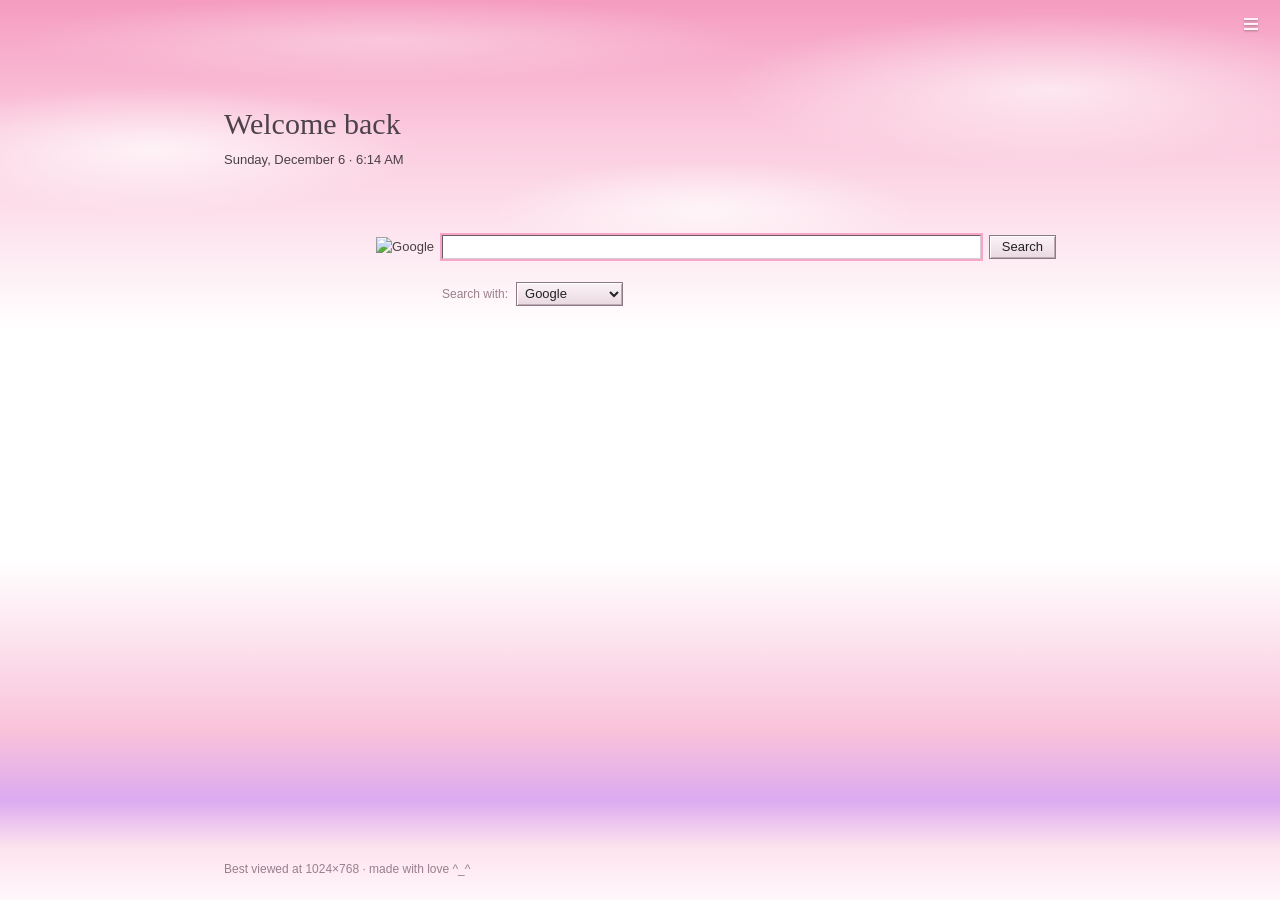
==== index.html @ 3480f294 "Add files via upload" ====
<!DOCTYPE html>
<html lang="en">
<head>
<meta charset="utf-8">
<title>New Tab</title>
<meta name="viewport" content="width=device-width, initial-scale=1">
<link id="fav" rel="icon" type="image/png" href="img/mascot_icon.png">
<script>
  try { if (localStorage.getItem("newtab-theme") === "blue") document.documentElement.setAttribute("data-theme", "blue"); } catch (e) {}
</script>
<style>
  /* ---- palette (edit these to retune the gradients) ---- */
  :root {
    --sky-top:   #f59cc0;
    --sky-mid:   #fbc9dd;
    --glow-1:    #f9c3da;
    --glow-2:    #dcaaf0;   /* lilac core of the bottom glow, like Camino's purple */
    --glow-3:    #fde3ee;
    --text:      #4a3f46;
    --muted:     #9a7f8d;
    --link:      #b0306f;
    --glow-end:  #fff7fb;
    --heading:   #4d4249;
    --in-dark:   #6b5c64;
    --in-light:  #d9ccd2;
    --btn-top:   #fbf3f7;
    --btn-bot:   #e9d9e0;
    --btn-edge:  #8b7a83;
    --btn-lo:    #bfa9b4;
    --focus:     #f5a6c9;
    --sel:       #b0306f;
  }

  /* "presentation" theme: blue sky, neutral grays, no mascot */
  html[data-theme="blue"] {
    --sky-top:   #5b9be6;
    --sky-mid:   #a8cbf4;
    --glow-1:    #b9c9f1;
    --glow-2:    #8f90e0;
    --glow-3:    #dde6fa;
    --text:      #3f4650;
    --muted:     #7b8794;
    --link:      #2a55b8;
    --glow-end:  #f6f9ff;
    --heading:   #3f4650;
    --in-dark:   #5f6670;
    --in-light:  #d3d8de;
    --btn-top:   #f3f2ec;
    --btn-bot:   #dedbd0;
    --btn-edge:  #7d7f80;
    --btn-lo:    #b3b0a4;
    --focus:     #8fb4ee;
    --sel:       #2a55b8;
  }

  * { box-sizing: border-box; }
  html, body { height: 100%; margin: 0; }

  body {
    min-height: 100vh;
    display: flex;
    flex-direction: column;
    font: 13px/1.5 "Lucida Grande", "Lucida Sans Unicode", Tahoma, Verdana, sans-serif;
    color: var(--text);
    background-color: #fff;
    background-image:
      /* soft "cloud" highlights near the top */
      radial-gradient(ellipse 380px 90px at 12% 150px, rgba(255,255,255,.75), transparent 70%),
      radial-gradient(ellipse 460px 110px at 82% 90px,  rgba(255,255,255,.65), transparent 70%),
      radial-gradient(ellipse 300px 70px  at 55% 210px, rgba(255,255,255,.7),  transparent 70%),
      radial-gradient(ellipse 520px 60px  at 30% 40px,  rgba(255,255,255,.35), transparent 70%),
      /* main vertical gradient: sky -> white -> glow */
      linear-gradient(to bottom,
        var(--sky-top) 0,
        var(--sky-mid) 130px,
        #fff 330px,
        #fff calc(100% - 340px),
        var(--glow-1) calc(100% - 170px),
        var(--glow-2) calc(100% - 100px),
        var(--glow-3) calc(100% - 52px),
        var(--glow-end) 100%);
    background-repeat: no-repeat;
  }

  ::selection { background: var(--sel); color: #fff; }

  main {
    flex: 1;
    width: 100%;
    max-width: 880px;
    margin: 0 auto;
    padding: 0 24px;
  }

  /* ---- header ---- */
  header { padding-top: 22px; height: 70px; position: relative; }

  /* ---- body copy ---- */
  h1 {
    margin: 36px 0 8px;
    font: 400 30px/1.2 "Palatino Linotype", Palatino, "Book Antiqua", Georgia, serif;
    color: var(--heading);
  }
  #when { margin: 0 0 54px; max-width: 460px; }

  /* ---- search ---- */
  form { margin: 0; }
  .row { display: flex; align-items: center; gap: 8px; }
  .logo-box {
    flex: 0 0 210px; height: 46px;
    display: flex; align-items: center; justify-content: flex-end;
  }
  .logo-box img { max-width: 100%; max-height: 40px; object-fit: contain; }

  input[type=text] {
    flex: 1; min-width: 0;
    height: 24px; padding: 2px 4px;
    font: 14px "Lucida Grande", Tahoma, Verdana, sans-serif;
    background: #fff;
    border: 1px solid;
    border-color: var(--in-dark) var(--in-light) var(--in-light) var(--in-dark);
    outline: none;
  }
  input[type=text]:focus { box-shadow: 0 0 0 2px var(--focus); }

  button, select {
    font: 13px "Lucida Grande", Tahoma, Verdana, sans-serif;
    color: #222;
    background: linear-gradient(var(--btn-top), var(--btn-bot));
    border: 1px solid var(--btn-edge);
    box-shadow: inset 1px 1px 0 #fff, inset -1px -1px 0 var(--btn-lo);
    height: 24px; padding: 0 12px;
    cursor: pointer;
  }
  button:active { box-shadow: inset 1px 1px 0 var(--btn-lo), inset -1px -1px 0 #fff; background: var(--btn-bot); }
  select { padding: 0 4px; }

  .pick { margin: 12px 0 0 218px; display: flex; align-items: center; gap: 8px; color: var(--muted); }
  .pick label { font-size: 12px; }

  /* ---- footer ---- */
  footer { width: 100%; max-width: 880px; margin: 0 auto; padding: 0 24px 22px; font-size: 12px; color: var(--muted); }

  html[data-theme="blue"] .heart { display: none; }


  /* ---- settings gear + panel ---- */
  #gear {
    position: fixed; top: 10px; right: 14px; z-index: 10;
    width: 30px; height: 27px; padding: 0;
    display: flex; align-items: center; justify-content: center;
    background: none; border: 0; box-shadow: none;
    opacity: .85;
  }
  #gear:hover { opacity: 1; }
  #gear:active { background: none; box-shadow: none; }
  #gear svg { display: block; filter: drop-shadow(0 1px 1px rgba(0,0,0,.35)); }
  #gear rect { fill: #fff; }

  /* ---- service status lights ---- */
  .unk  .dot { --c1: #e4e4e4; --c2: #9a9a9a; }
  .up   .dot { --c1: #6fe07c; --c2: #2a9a3b; --glow: rgba(60,200,80,.6); }

  @media (max-width: 700px) {
  }

  @media (max-width: 640px) {
    .logo-box { flex-basis: 110px; }
    .pick { margin-left: 0; }
  }
</style>
<link rel="stylesheet" href="aqua.css">
<link rel="stylesheet" href="peek.css">
</head>
<body>
<button id="gear" type="button" title="Settings" aria-label="Settings"><svg width="14" height="12" viewBox="0 0 14 12" aria-hidden="true"><rect y="0" width="14" height="2" /><rect y="5" width="14" height="2" /><rect y="10" width="14" height="2" /></svg></button>
<div id="panel" class="aqua-win" role="dialog" aria-label="Settings">
  <div class="titlebar"><span class="tl r" id="pclose" title="Close"></span><span class="tl y"></span><span class="tl g"></span><span class="title">Settings</span></div>
  <div class="ab">
    <label class="chk"><input type="checkbox" id="blue"><span class="box"></span>
      <span class="lbl">Presentation mode<small>Blue theme, hides the mascot.</small></span></label>
    <div class="foot"><span></span><button class="aqua-btn def" id="pdone" type="button">Done</button></div>
  </div>
</div>
<main>
  <header>
  </header>

  <h1>Welcome back</h1>
  <p id="when"></p>

  <form id="f" autocomplete="off">
    <div class="row">
      <div class="logo-box"><img id="logo" src="img/google.png" alt="Google"></div>
      <input type="text" id="q" autofocus spellcheck="false">
      <button type="submit">Search</button>
    </div>
    <div class="pick">
      <label for="engine">Search with:</label>
      <select id="engine">
        <option value="google">Google</option>
        <option value="bing">Live Search</option>
        <option value="ddg">DuckDuckGo</option>
      </select>
    </div>
  </form>
</main>

<div class="peek" id="peek" role="button" tabindex="0" aria-label="Mascot"><img src="img/mascot_full.png" alt=""><div class="pbubble" id="pbubble">i love men!!!</div></div>
<script src="peek.js"></script>
<footer>Best viewed at 1024&times;768<span class="heart"> &middot; made with love ^_^</span></footer>

<script>
  // Add or change providers here. {q} is replaced with the encoded query.
  var ENGINES = {
    google: { name: "Google",     logo: "img/google.png", url: "https://www.google.com/search?q={q}" },
    bing:   { name: "Live Search", logo: "img/bing.png",   url: "https://www.bing.com/search?q={q}" },
    ddg:    { name: "DuckDuckGo", logo: "img/ddg.png",    url: "https://duckduckgo.com/?q={q}" }
  };
  var KEY = "newtab-engine";

  var sel = document.getElementById("engine");
  var logo = document.getElementById("logo");
  var q = document.getElementById("q");

  function apply(id) {
    var e = ENGINES[id] || ENGINES.google;
    var blue = document.documentElement.getAttribute("data-theme") === "blue";
    logo.src = (blue && e.blueLogo) || e.logo;
    logo.alt = e.name;
  }

  var saved = null;
  try { saved = localStorage.getItem(KEY); } catch (err) {}
  if (!ENGINES[saved]) saved = "google";
  sel.value = saved;
  apply(saved);

  sel.addEventListener("change", function () {
    apply(sel.value);
    try { localStorage.setItem(KEY, sel.value); } catch (err) {}
    q.focus();
  });

  document.getElementById("f").addEventListener("submit", function (ev) {
    ev.preventDefault();
    var text = q.value.trim();
    if (!text) return;
    window.location.href = ENGINES[sel.value].url.replace("{q}", encodeURIComponent(text));
  });


  // ---- settings: presentation mode (blue, no mascot) ----
  var THEME_KEY = "newtab-theme";
  var fav = document.getElementById("fav");
  var blueBox = document.getElementById("blue");
  var panel = document.getElementById("panel");
  var NEUTRAL_FAV = "data:image/svg+xml," + encodeURIComponent(
    "<svg xmlns='http://www.w3.org/2000/svg' viewBox='0 0 32 32'><circle cx='16' cy='16' r='14' fill='#4a8ae0'/><circle cx='16' cy='16' r='14' fill='none' stroke='#fff' stroke-opacity='.6' stroke-width='2'/></svg>");

  function setTheme(blue) {
    if (blue) {
      document.documentElement.setAttribute("data-theme", "blue");
      fav.type = "image/svg+xml"; fav.href = NEUTRAL_FAV;
    } else {
      document.documentElement.removeAttribute("data-theme");
      fav.type = "image/png"; fav.href = "img/mascot_icon.png";
    }
    blueBox.checked = blue;
    if (typeof apply === "function" && sel) apply(sel.value);
    try { localStorage.setItem(THEME_KEY, blue ? "blue" : "pink"); } catch (err) {}
  }

  var startBlue = document.documentElement.getAttribute("data-theme") === "blue";
  setTheme(startBlue);

  blueBox.addEventListener("change", function () { setTheme(blueBox.checked); });
  document.getElementById("gear").addEventListener("click", function (ev) {
    ev.stopPropagation(); panel.classList.toggle("open");
  });
  panel.addEventListener("click", function (ev) { ev.stopPropagation(); });
  document.addEventListener("click", function () { panel.classList.remove("open"); });
  document.addEventListener("keydown", function (ev) { if (ev.key === "Escape") panel.classList.remove("open"); });
  document.getElementById("pclose").addEventListener("click", function () { panel.classList.remove("open"); });
  document.getElementById("pdone").addEventListener("click", function () { panel.classList.remove("open"); });


  // date + clock line
  function tick() {
    var d = new Date();
    document.getElementById("when").textContent =
      d.toLocaleDateString(undefined, { weekday: "long", month: "long", day: "numeric" }) +
      " \u00b7 " + d.toLocaleTimeString([], { hour: "numeric", minute: "2-digit" });
  }
  tick(); setInterval(tick, 15000);

  // keep focus on the search box (new-tab redirect extensions sometimes steal it)
  window.addEventListener("load", function () { q.focus(); });
</script>
</body>
</html>
---- aqua.css ----
/* Mac OS X "Aqua" look (Jaguar / Panther era), shared by the settings panel and the status window.
   Pink by default; presentation mode switches the tint to classic Aqua blue. */

:root {
  --aq-1: #fbd2e3; --aq-2: #f39ac0; --aq-3: #ea6a9f; --aq-4: #f7aecc;   /* gel gradient stops */
  --aq-edge: #b3487a; --aq-row: #fdf0f6; --aq-ring: rgba(234, 106, 159, .5);
}
html[data-theme="blue"] {
  --aq-1: #cfe3fb; --aq-2: #86b4ee; --aq-3: #5a98e6; --aq-4: #8dc0f7;
  --aq-edge: #3f6fb4; --aq-row: #edf3fe; --aq-ring: rgba(80, 140, 230, .5);
}

/* ---- window ---- */
.aqua-win {
  background: #ececec repeating-linear-gradient(0deg, #f7f7f7 0, #f7f7f7 2px, #e8e8e8 2px, #e8e8e8 4px);
  border: 1px solid #767676;
  border-radius: 7px 7px 4px 4px;
  box-shadow: 0 14px 32px rgba(0, 0, 0, .38), 0 2px 6px rgba(0, 0, 0, .28), inset 0 1px 0 rgba(255, 255, 255, .95);
  color: #111;
  font: 13px/1.4 "Lucida Grande", "Lucida Sans Unicode", Tahoma, Verdana, sans-serif;
  overflow: hidden;
}
.aqua-win .titlebar {
  position: relative; height: 24px; line-height: 23px; text-align: center;
  font-size: 13px; color: #222; text-shadow: 0 1px 0 rgba(255, 255, 255, .8);
  background: linear-gradient(#fafafa 0%, #dedede 48%, #cdcdcd 52%, #e2e2e2 100%);
  border-bottom: 1px solid #858585;
  box-shadow: inset 0 1px 0 #fff;
  -webkit-user-select: none; -moz-user-select: none; user-select: none;
}
.aqua-win .title { padding: 0 70px; }
.aqua-win .ab { padding: 14px 16px 14px; }

/* traffic-light buttons */
.tl {
  position: absolute; top: 5px; width: 13px; height: 13px; border-radius: 50%;
  border: 1px solid rgba(0, 0, 0, .4); overflow: hidden; cursor: pointer;
  box-shadow: inset 0 -2px 3px rgba(255, 255, 255, .35), 0 1px 0 rgba(255, 255, 255, .75);
}
.tl::before {            /* glossy upper half */
  content: ""; position: absolute; left: 2px; right: 2px; top: 1px; height: 5px;
  border-radius: 50% 50% 40% 40%;
  background: linear-gradient(rgba(255, 255, 255, .95), rgba(255, 255, 255, .15));
}
.tl.r { left: 8px;  background: radial-gradient(circle at 50% 115%, #ffb7ae, #e5392b 72%); }
.tl.y { left: 28px; background: radial-gradient(circle at 50% 115%, #ffeaa6, #f0a91c 72%); }
.tl.g { left: 48px; background: radial-gradient(circle at 50% 115%, #bff6c4, #34b64a 72%); }
.tl:active { filter: brightness(.85); }

/* ---- status dots (small glossy lights) ---- */
.dot {
  flex: 0 0 auto; width: 12px; height: 12px; border-radius: 50%; display: block;
  border: 1px solid rgba(0, 0, 0, .4);
  background: radial-gradient(circle at 35% 30%, #fff 0, var(--c1) 40%, var(--c2) 100%);
  box-shadow: 0 0 5px var(--glow, transparent);
}
.unk  .dot { --c1: #e4e4e4; --c2: #9a9a9a; }
.up   .dot { --c1: #6fe07c; --c2: #2a9a3b; --glow: rgba(60, 200, 80, .65); }
.warn .dot { --c1: #ffd866; --c2: #d08a00; --glow: rgba(255, 190, 40, .65); }
.down .dot { --c1: #ff8383; --c2: #bf2323; --glow: rgba(240, 60, 60, .65); }

/* ---- footer row + buttons ---- */
.aqua-win .foot { display: flex; align-items: center; justify-content: space-between; gap: 10px; margin-top: 12px; }
.aqua-win .when { color: #666; font-size: 11px; min-height: 14px; }

.aqua-btn {
  -webkit-appearance: none; -moz-appearance: none; appearance: none;
  height: 22px; padding: 0 16px; margin: 0; border-radius: 11px;
  border: 1px solid #858585; color: #111;
  font: 12px "Lucida Grande", Tahoma, Verdana, sans-serif; text-shadow: 0 1px 0 rgba(255, 255, 255, .75);
  background: linear-gradient(#fefefe 0%, #ededed 48%, #d6d6d6 52%, #f0f0f0 100%);
  box-shadow: 0 1px 2px rgba(0, 0, 0, .3), inset 0 1px 0 #fff;
  cursor: pointer;
}
.aqua-btn:active { filter: brightness(.88); }
.aqua-btn.def {
  border-color: var(--aq-edge);
  background: linear-gradient(var(--aq-1) 0%, var(--aq-2) 48%, var(--aq-3) 52%, var(--aq-4) 100%);
  box-shadow: 0 1px 2px rgba(0, 0, 0, .35), inset 0 1px 0 rgba(255, 255, 255, .7);
  animation: aq-pulse 1.1s ease-in-out infinite alternate;
}
.aqua-btn.def:active { animation: none; }
@keyframes aq-pulse { from { filter: brightness(1); } to { filter: brightness(1.14) saturate(1.12); } }
@media (prefers-reduced-motion: reduce) { .aqua-btn.def { animation: none; } }

/* ---- Aqua checkbox ---- */
.chk { display: flex; gap: 10px; align-items: flex-start; cursor: pointer; margin: 0 0 12px; position: relative; }
.chk input { position: absolute; opacity: 0; left: 0; top: 0; width: 16px; height: 16px; margin: 0; cursor: pointer; }
.chk .box {
  flex: 0 0 auto; position: relative; width: 17px; height: 17px; margin-top: 1px; border-radius: 4px;
  border: 1px solid #777; background: linear-gradient(#fff, #dedede);
  box-shadow: 0 1px 1px rgba(0, 0, 0, .25), inset 0 1px 0 #fff;
}
.chk input:checked + .box {
  border-color: var(--aq-edge);
  background: linear-gradient(var(--aq-1) 0%, var(--aq-2) 48%, var(--aq-3) 52%, var(--aq-4) 100%);
}
.chk input:checked + .box::after {
  content: ""; position: absolute; left: 5px; top: 1px; width: 5px; height: 10px;
  border: solid #fff; border-width: 0 3px 3px 0;
  -webkit-transform: rotate(40deg); transform: rotate(40deg);
  filter: drop-shadow(0 1px 0 rgba(0, 0, 0, .35));
}
.chk input:focus + .box { box-shadow: 0 0 0 3px var(--aq-ring), 0 1px 1px rgba(0, 0, 0, .25); }
.chk .lbl { font-size: 13px; }
.chk small { display: block; color: #666; font-size: 11px; margin-top: 2px; line-height: 1.35; }

/* ---- settings panel (hamburger menu) ---- */
#panel { position: fixed; top: 42px; right: 14px; z-index: 20; width: 350px; display: none; }
#panel.open { display: block; }

/* ---- status lights on the start page (no window, just text on the sky) ---- */
.stat {
  position: absolute; right: 0; top: 46px; width: 270px; z-index: 1;
  font: 12px/1.4 Tahoma, Verdana, sans-serif; color: #2f2630;
  text-shadow: 0 0 3px rgba(255, 255, 255, .95), 0 0 6px rgba(255, 255, 255, .7), 0 1px 0 rgba(255, 255, 255, .8);
}
html[data-theme="blue"] .stat { color: #1f2a3a; }
.stat ul { list-style: none; margin: 0; padding: 0; }
.stat li { display: flex; align-items: center; gap: 8px; padding: 3px 0; }
.stat .n { font-weight: bold; white-space: nowrap; }
.stat .d { margin-left: auto; min-width: 0; font-size: 11px; opacity: .85; text-align: right;
           overflow: hidden; white-space: nowrap; text-overflow: ellipsis; }
.stat .when { margin-top: 3px; font-size: 10px; text-align: right; opacity: .75; cursor: pointer; }
.stat .when:hover { opacity: 1; text-decoration: underline; }
.stat.gone { display: none; }
@media (max-width: 700px) { .stat { display: none; } }
---- peek.css ----
/* Corner mascot with a Clippy-style speech bubble (pink theme only). Shared by every page. */
.peek { position: fixed; right: 18px; bottom: 0; width: 150px; z-index: 6; cursor: pointer;
        -webkit-tap-highlight-color: transparent; }
.peek img { display: block; width: 100%; height: auto;
            filter: drop-shadow(0 0 3px rgba(255,255,255,.9)); }
html[data-theme="blue"] .peek { display: none; }
@media (max-width: 760px) { .peek { width: 100px; right: 8px; } }

.pbubble {
  position: absolute; right: calc(100% + 2px); top: 34px;
  padding: 9px 14px; background: #ffffcc; color: #000;
  border: 1px solid #000; border-radius: 10px;
  box-shadow: 2px 2px 0 rgba(0,0,0,.25);
  font: 13px Tahoma, Verdana, sans-serif; white-space: nowrap;
  display: none; transform-origin: right center;
}
.pbubble.show { display: block; animation: ppop .14s ease-out; }
/* tail pointing at the mascot */
.pbubble::before, .pbubble::after { content: ""; position: absolute; top: 50%; margin-top: -8px; border: 8px solid transparent; }
.pbubble::before { right: -17px; border-left-color: #000; }
.pbubble::after  { right: -15px; border-left-color: #ffffcc; }
@keyframes ppop { from { transform: scale(.6); opacity: 0; } to { transform: scale(1); opacity: 1; } }
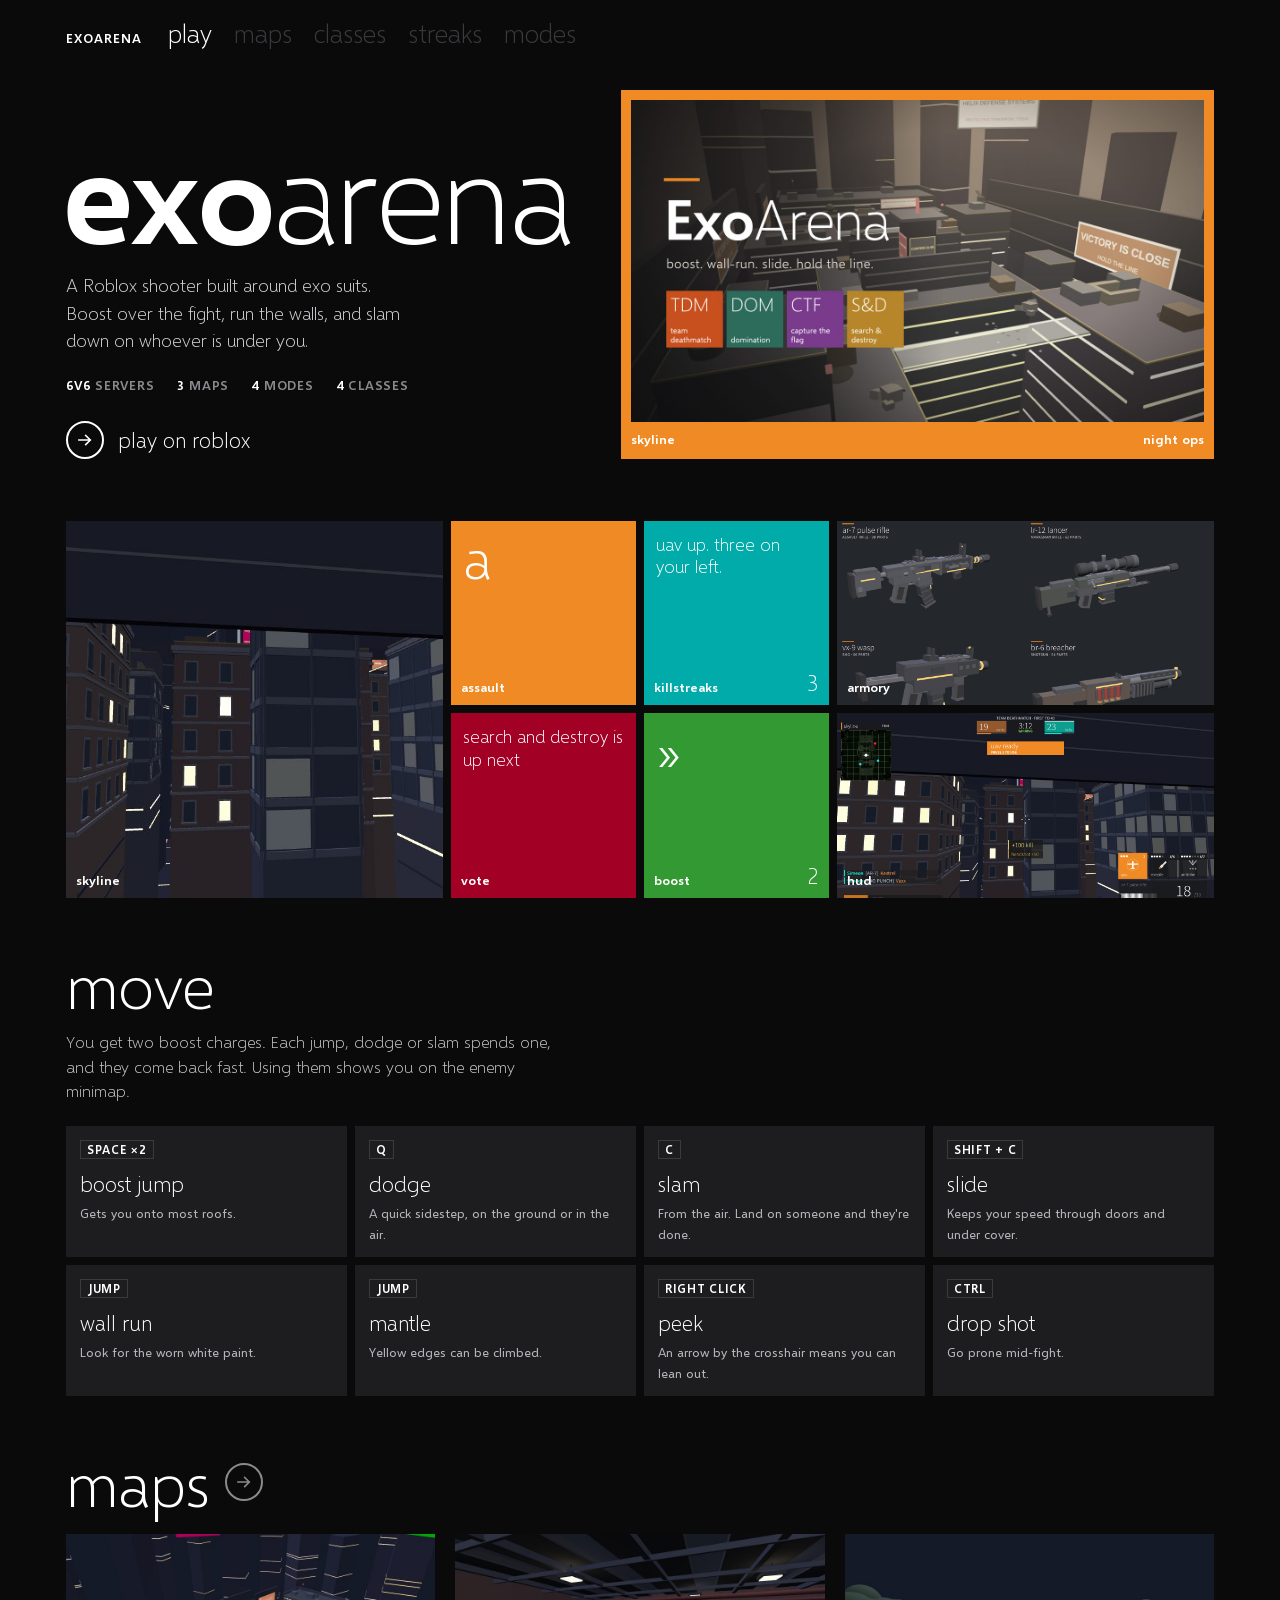
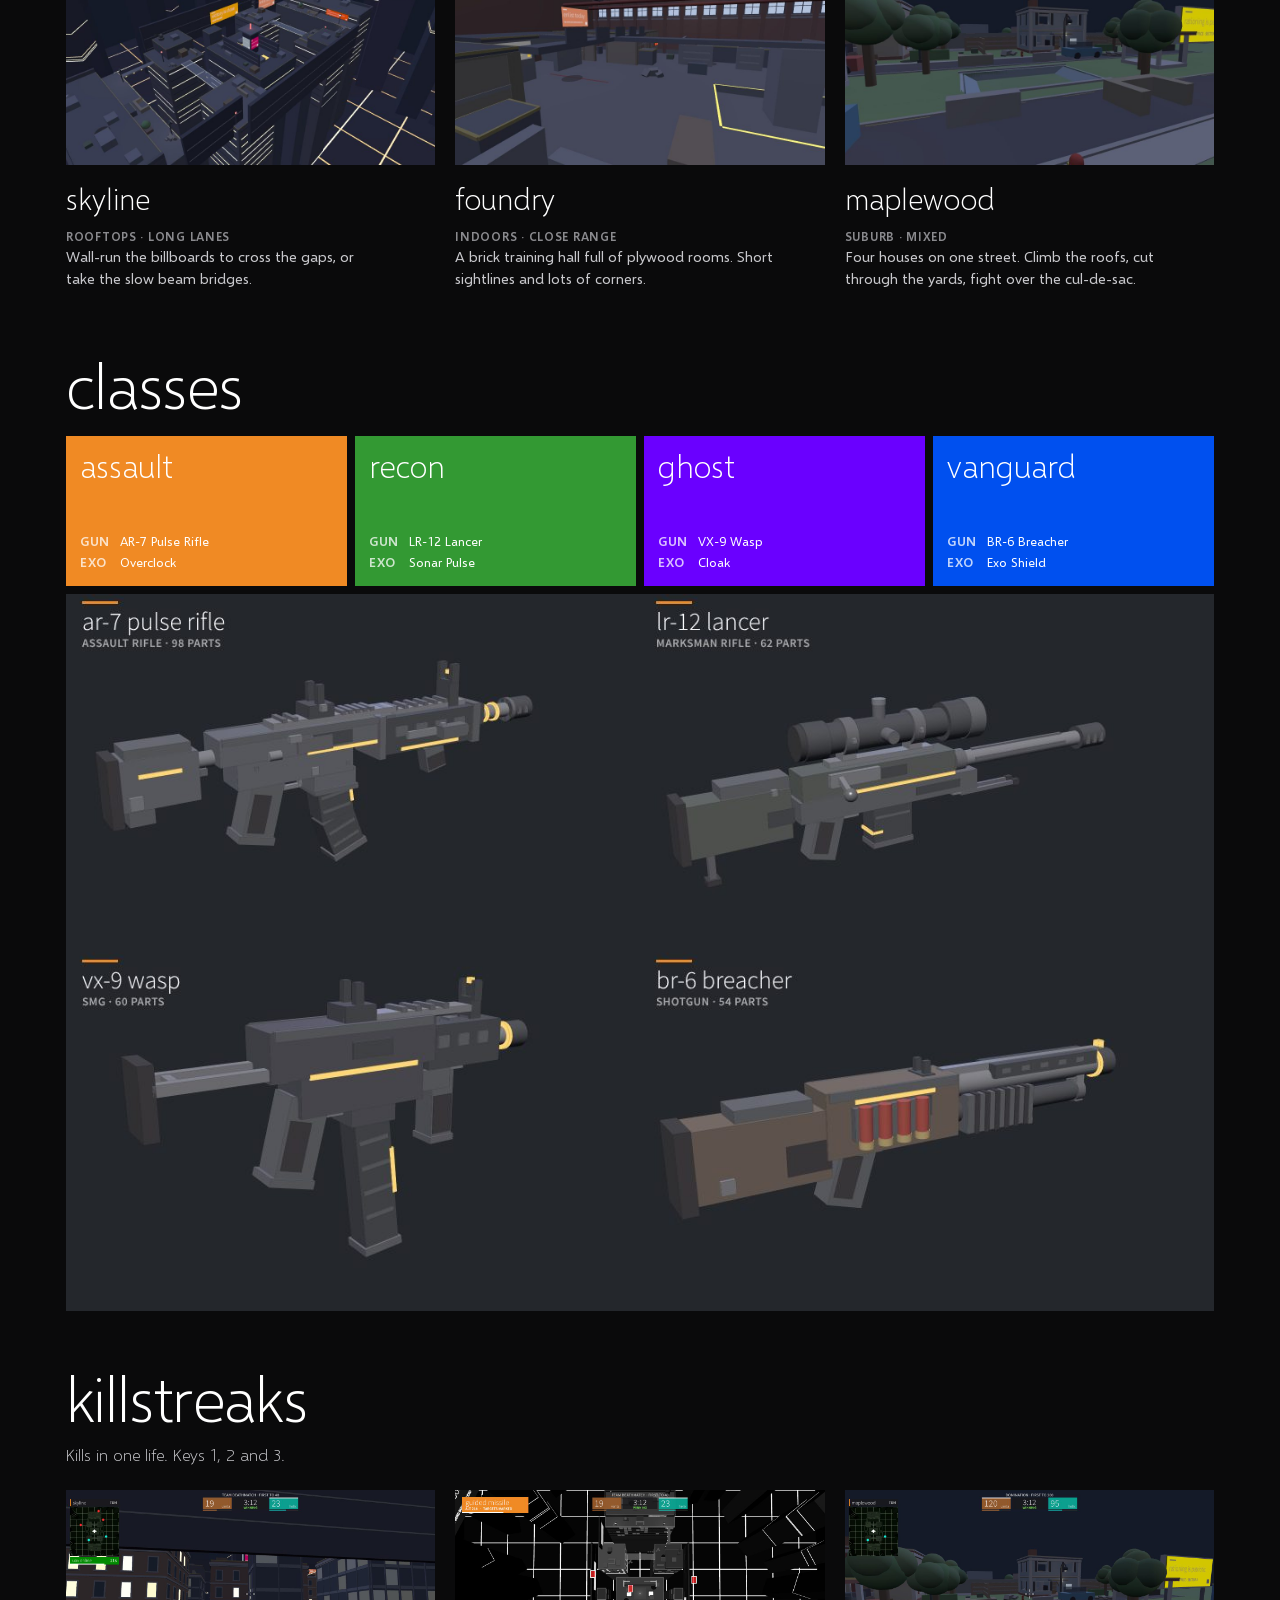
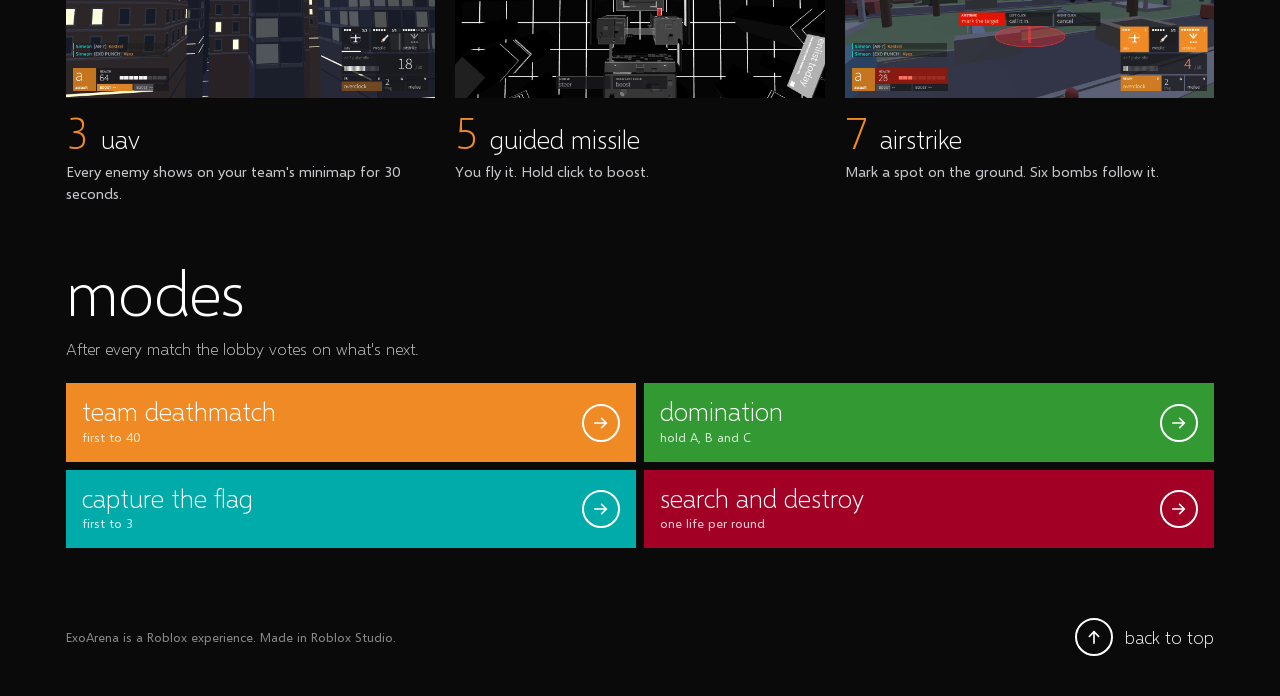
==== commit 6ec95d63: "Add files via upload" ====
--- a/index.html
+++ b/index.html
@@ -1,301 +1,333 @@
-<!DOCTYPE html>
+<!doctype html>
 <html lang="en">
 <head>
 <meta charset="utf-8">
-<title>New Tab</title>
-<meta name="viewport" content="width=device-width, initial-scale=1">
-<link id="fav" rel="icon" type="image/png" href="img/mascot_icon.png">
-<script>
-  try { if (localStorage.getItem("newtab-theme") === "blue") document.documentElement.setAttribute("data-theme", "blue"); } catch (e) {}
-</script>
+<meta name="viewport" content="width=device-width, initial-scale=1, viewport-fit=cover">
+<title>ExoArena</title>
+<meta name="claude:viewport-fit-sides" content="cover">
 <style>
-  /* ---- palette (edit these to retune the gradients) ---- */
-  :root {
-    --sky-top:   #f59cc0;
-    --sky-mid:   #fbc9dd;
-    --glow-1:    #f9c3da;
-    --glow-2:    #dcaaf0;   /* lilac core of the bottom glow, like Camino's purple */
-    --glow-3:    #fde3ee;
-    --text:      #4a3f46;
-    --muted:     #9a7f8d;
-    --link:      #b0306f;
-    --glow-end:  #fff7fb;
-    --heading:   #4d4249;
-    --in-dark:   #6b5c64;
-    --in-light:  #d9ccd2;
-    --btn-top:   #fbf3f7;
-    --btn-bot:   #e9d9e0;
-    --btn-edge:  #8b7a83;
-    --btn-lo:    #bfa9b4;
-    --focus:     #f5a6c9;
-    --sel:       #b0306f;
-  }
-
-  /* "presentation" theme: blue sky, neutral grays, no mascot */
-  html[data-theme="blue"] {
-    --sky-top:   #5b9be6;
-    --sky-mid:   #a8cbf4;
-    --glow-1:    #b9c9f1;
-    --glow-2:    #8f90e0;
-    --glow-3:    #dde6fa;
-    --text:      #3f4650;
-    --muted:     #7b8794;
-    --link:      #2a55b8;
-    --glow-end:  #f6f9ff;
-    --heading:   #3f4650;
-    --in-dark:   #5f6670;
-    --in-light:  #d3d8de;
-    --btn-top:   #f3f2ec;
-    --btn-bot:   #dedbd0;
-    --btn-edge:  #7d7f80;
-    --btn-lo:    #b3b0a4;
-    --focus:     #8fb4ee;
-    --sel:       #2a55b8;
-  }
-
-  * { box-sizing: border-box; }
-  html, body { height: 100%; margin: 0; }
-
-  body {
-    min-height: 100vh;
-    display: flex;
-    flex-direction: column;
-    font: 13px/1.5 "Lucida Grande", "Lucida Sans Unicode", Tahoma, Verdana, sans-serif;
-    color: var(--text);
-    background-color: #fff;
-    background-image:
-      /* soft "cloud" highlights near the top */
-      radial-gradient(ellipse 380px 90px at 12% 150px, rgba(255,255,255,.75), transparent 70%),
-      radial-gradient(ellipse 460px 110px at 82% 90px,  rgba(255,255,255,.65), transparent 70%),
-      radial-gradient(ellipse 300px 70px  at 55% 210px, rgba(255,255,255,.7),  transparent 70%),
-      radial-gradient(ellipse 520px 60px  at 30% 40px,  rgba(255,255,255,.35), transparent 70%),
-      /* main vertical gradient: sky -> white -> glow */
-      linear-gradient(to bottom,
-        var(--sky-top) 0,
-        var(--sky-mid) 130px,
-        #fff 330px,
-        #fff calc(100% - 340px),
-        var(--glow-1) calc(100% - 170px),
-        var(--glow-2) calc(100% - 100px),
-        var(--glow-3) calc(100% - 52px),
-        var(--glow-end) 100%);
-    background-repeat: no-repeat;
-  }
-
-  ::selection { background: var(--sel); color: #fff; }
-
-  main {
-    flex: 1;
-    width: 100%;
-    max-width: 880px;
-    margin: 0 auto;
-    padding: 0 24px;
-  }
-
-  /* ---- header ---- */
-  header { padding-top: 22px; height: 70px; position: relative; }
-
-  /* ---- body copy ---- */
-  h1 {
-    margin: 36px 0 8px;
-    font: 400 30px/1.2 "Palatino Linotype", Palatino, "Book Antiqua", Georgia, serif;
-    color: var(--heading);
-  }
-  #when { margin: 0 0 54px; max-width: 460px; }
-
-  /* ---- search ---- */
-  form { margin: 0; }
-  .row { display: flex; align-items: center; gap: 8px; }
-  .logo-box {
-    flex: 0 0 210px; height: 46px;
-    display: flex; align-items: center; justify-content: flex-end;
-  }
-  .logo-box img { max-width: 100%; max-height: 40px; object-fit: contain; }
-
-  input[type=text] {
-    flex: 1; min-width: 0;
-    height: 24px; padding: 2px 4px;
-    font: 14px "Lucida Grande", Tahoma, Verdana, sans-serif;
-    background: #fff;
-    border: 1px solid;
-    border-color: var(--in-dark) var(--in-light) var(--in-light) var(--in-dark);
-    outline: none;
-  }
-  input[type=text]:focus { box-shadow: 0 0 0 2px var(--focus); }
-
-  button, select {
-    font: 13px "Lucida Grande", Tahoma, Verdana, sans-serif;
-    color: #222;
-    background: linear-gradient(var(--btn-top), var(--btn-bot));
-    border: 1px solid var(--btn-edge);
-    box-shadow: inset 1px 1px 0 #fff, inset -1px -1px 0 var(--btn-lo);
-    height: 24px; padding: 0 12px;
-    cursor: pointer;
-  }
-  button:active { box-shadow: inset 1px 1px 0 var(--btn-lo), inset -1px -1px 0 #fff; background: var(--btn-bot); }
-  select { padding: 0 4px; }
-
-  .pick { margin: 12px 0 0 218px; display: flex; align-items: center; gap: 8px; color: var(--muted); }
-  .pick label { font-size: 12px; }
-
-  /* ---- footer ---- */
-  footer { width: 100%; max-width: 880px; margin: 0 auto; padding: 0 24px 22px; font-size: 12px; color: var(--muted); }
-
-  html[data-theme="blue"] .heart { display: none; }
-
-
-  /* ---- settings gear + panel ---- */
-  #gear {
-    position: fixed; top: 10px; right: 14px; z-index: 10;
-    width: 30px; height: 27px; padding: 0;
-    display: flex; align-items: center; justify-content: center;
-    background: none; border: 0; box-shadow: none;
-    opacity: .85;
-  }
-  #gear:hover { opacity: 1; }
-  #gear:active { background: none; box-shadow: none; }
-  #gear svg { display: block; filter: drop-shadow(0 1px 1px rgba(0,0,0,.35)); }
-  #gear rect { fill: #fff; }
-
-  /* ---- service status lights ---- */
-  .unk  .dot { --c1: #e4e4e4; --c2: #9a9a9a; }
-  .up   .dot { --c1: #6fe07c; --c2: #2a9a3b; --glow: rgba(60,200,80,.6); }
-
-  @media (max-width: 700px) {
-  }
-
-  @media (max-width: 640px) {
-    .logo-box { flex-basis: 110px; }
-    .pick { margin-left: 0; }
-  }
+/* Layout: a Windows 8 start screen. Pivot headers, a tile grid, panorama rows, circle-arrow buttons. */
+@font-face{font-family:"Selawik";src:url([data-uri]) format("woff2");font-weight:300}
+@font-face{font-family:"Selawik";src:url([data-uri]) format("woff2");font-weight:400}
+@font-face{font-family:"Selawik";src:url([data-uri]) format("woff2");font-weight:600}
+:root {
+  color-scheme: dark;
+  --bg: #0a0a0b;
+  --fg: #ffffff;
+  --dim: #8a8a8e;
+  --faint: #3a3a3e;
+  --tile: #1d1d20;
+  --orange: #f08a24;
+  --teal: #00aba9;
+  --green: #339933;
+  --crimson: #a20025;
+  --cobalt: #0050ef;
+  --violet: #6a00ff;
+  --font: "Segoe UI", "Selawik", "Segoe WP", "Helvetica Neue", Arial, sans-serif;
+  --light: 300;
+  --semi: 600;
+  --gap: 8px;
+}
+body { background: var(--bg); color: var(--fg); font-family: var(--font); font-size: 15px; line-height: 1.45; overflow-x: hidden; }
+.wrap { max-width: 1180px; margin: 0 auto; padding-left: max(16px, env(safe-area-inset-left, 0px)); padding-right: max(16px, env(safe-area-inset-right, 0px)); }
+a { color: inherit; text-decoration: none; }
+a:focus-visible, button:focus-visible { outline: 2px solid var(--fg); outline-offset: 3px; }
+img { display: block; max-width: 100%; }
+
+/* pivot header */
+body::before { content: ""; position: fixed; inset: 0 0 auto; height: env(safe-area-inset-top, 0px); z-index: 10; background: var(--bg); }
+.pivot { position: sticky; top: env(safe-area-inset-top, 0px); z-index: 5; background: var(--bg); }
+.pivot .wrap { display: flex; align-items: baseline; gap: 26px; padding-block: 14px 10px; overflow-x: auto; scrollbar-width: none; }
+.pivot .wrap::-webkit-scrollbar { display: none; }
+.brand { font-weight: var(--semi); font-size: 13px; letter-spacing: .08em; text-transform: uppercase; white-space: nowrap; }
+.pivot nav { display: flex; gap: 22px; }
+.pivot nav a { font-weight: var(--light); font-size: 26px; color: var(--faint); white-space: nowrap; transition: color .15s; }
+.pivot nav a:hover, .pivot nav a.on { color: var(--fg); }
+
+/* the classic Metro circle arrow */
+.circ { display: inline-grid; place-items: center; width: 38px; height: 38px; border: 2px solid currentColor; border-radius: 50%; flex: none; transition: background .12s, color .12s; }
+.circ svg { width: 18px; height: 18px; }
+a:hover .circ, button:hover .circ { background: var(--fg); color: var(--bg); }
+a:active .circ { transform: scale(.94); }
+
+/* hero */
+.hero { padding-block: 28px 8px; display: grid; grid-template-columns: minmax(0, 1fr) minmax(0, 1.15fr); gap: 40px; align-items: end; }
+.hero h1 { font-weight: var(--light); font-size: clamp(64px, 11vw, 132px); line-height: .9; letter-spacing: -.02em; margin: 0 0 18px -4px; }
+.hero h1 b { font-weight: var(--semi); }
+.hero p { margin: 0 0 22px; max-width: 34ch; font-size: 19px; font-weight: var(--light); color: #d6d6da; }
+.facts { display: flex; gap: 22px; flex-wrap: wrap; margin-bottom: 26px; font-size: 13px; font-weight: var(--semi); letter-spacing: .06em; text-transform: uppercase; color: var(--dim); }
+.facts span b { color: var(--fg); font-weight: var(--semi); }
+.play { display: inline-flex; align-items: center; gap: 14px; font-size: 22px; font-weight: var(--light); }
+.hero-tile { background: var(--orange); padding: 10px; }
+.hero-tile img { width: 100%; height: auto; aspect-ratio: 16 / 9; object-fit: cover; }
+.hero-tile .cap { display: flex; justify-content: space-between; font-size: 13px; font-weight: var(--semi); padding-top: 8px; }
+
+/* section titles: big lowercase, panorama style */
+section { padding-block: 54px 0; scroll-margin-top: 70px; }
+.sh { display: flex; align-items: center; gap: 16px; margin-bottom: 20px; }
+.sh h2 { font-weight: var(--light); font-size: clamp(40px, 6vw, 64px); line-height: 1; margin: 0; letter-spacing: -.01em; }
+.sh .circ { color: var(--dim); }
+.lede { margin: -6px 0 22px; max-width: 56ch; color: #c8c8cc; font-size: 17px; font-weight: var(--light); }
+
+/* start screen tiles */
+.tiles { display: grid; grid-template-columns: repeat(6, minmax(0, 1fr)); gap: var(--gap); }
+.t { position: relative; overflow: hidden; aspect-ratio: 1; background: var(--tile); color: var(--fg); }
+.t.w { grid-column: span 2; aspect-ratio: auto; }
+.t.big { grid-column: span 2; grid-row: span 2; aspect-ratio: auto; }
+.t .lbl { position: absolute; left: 10px; bottom: 8px; font-size: 13px; font-weight: var(--semi); z-index: 2; }
+.t .cnt { position: absolute; right: 10px; bottom: 6px; font-size: 22px; font-weight: var(--light); z-index: 2; }
+.t .glyph { position: absolute; left: 12px; top: 6px; font-size: 56px; font-weight: var(--light); line-height: 1.1; }
+.t .say { position: absolute; left: 12px; right: 12px; top: 12px; font-size: 18px; font-weight: var(--light); line-height: 1.25; }
+.t img { width: 100%; height: 100%; object-fit: cover; }
+/* live tile: the face slides up to show the back, then back down */
+.live { position: absolute; inset: 0; display: flex; flex-direction: column; animation: peek 9s ease-in-out infinite; }
+.live > * { flex: 0 0 100%; position: relative; }
+.live .back { padding: 12px; font-size: 20px; font-weight: var(--light); line-height: 1.25; }
+.t:nth-child(3n) .live { animation-delay: -3s; }
+.t:nth-child(3n+1) .live { animation-delay: -6s; }
+@keyframes peek { 0%, 42% { transform: translateY(0); } 50%, 92% { transform: translateY(-100%); } 100% { transform: translateY(0); } }
+.t:hover { outline: 3px solid rgba(255,255,255,.35); outline-offset: -3px; }
+
+/* maps panorama */
+.pano { display: grid; grid-auto-flow: column; grid-auto-columns: minmax(280px, 1fr); gap: 20px; overflow-x: auto; scroll-snap-type: x mandatory; padding-bottom: 8px; }
+.map { scroll-snap-align: start; min-width: 0; }
+.map img { width: 100%; aspect-ratio: 16 / 10; object-fit: cover; background: var(--tile); }
+.map h3 { font-weight: var(--light); font-size: 30px; margin: 12px 0 4px; }
+.map p { margin: 0; color: #c8c8cc; max-width: 40ch; }
+.map .tag { font-size: 12px; font-weight: var(--semi); letter-spacing: .06em; text-transform: uppercase; color: var(--dim); }
+
+/* classes */
+.classes { display: grid; grid-template-columns: repeat(4, minmax(0, 1fr)); gap: var(--gap); }
+.cls { padding: 12px 14px 14px; min-height: 150px; display: flex; flex-direction: column; justify-content: space-between; }
+.cls h3 { font-weight: var(--light); font-size: 32px; margin: 0; line-height: 1.1; }
+.cls dl { margin: 0; display: grid; grid-template-columns: auto 1fr; gap: 2px 10px; font-size: 13px; }
+.cls dt { font-weight: var(--semi); letter-spacing: .05em; text-transform: uppercase; opacity: .75; }
+.cls dd { margin: 0; }
+.guns { margin-top: var(--gap); background: var(--tile); }
+.guns img { width: 100%; }
+
+/* killstreaks */
+.streaks { display: grid; grid-template-columns: repeat(3, minmax(0, 1fr)); gap: 20px; }
+.ks img { width: 100%; aspect-ratio: 16 / 9; object-fit: cover; background: var(--tile); }
+.ks .row { display: flex; align-items: baseline; gap: 12px; margin: 12px 0 4px; }
+.ks .kills { font-size: 44px; font-weight: var(--light); line-height: 1; color: var(--orange); font-variant-numeric: tabular-nums; }
+.ks h3 { font-weight: var(--light); font-size: 26px; margin: 0; }
+.ks p { margin: 0; color: #c8c8cc; }
+
+/* modes: list with arrows */
+.modes { display: grid; grid-template-columns: repeat(2, minmax(0, 1fr)); gap: var(--gap); }
+.mode { display: flex; align-items: center; justify-content: space-between; gap: 14px; padding: 14px 16px; min-height: 76px; }
+.mode b { display: block; font-weight: var(--light); font-size: 26px; line-height: 1.1; }
+.mode small { font-size: 13px; opacity: .8; }
+
+/* move list */
+.moves { display: grid; grid-template-columns: repeat(4, minmax(0, 1fr)); gap: var(--gap); }
+.mv { background: var(--tile); padding: 12px 14px; min-height: 96px; }
+.mv kbd { font-family: var(--font); font-size: 12px; font-weight: var(--semi); letter-spacing: .06em; border: 1px solid var(--faint); padding: 1px 6px; }
+.mv b { display: block; font-weight: var(--light); font-size: 22px; margin: 8px 0 2px; }
+.mv span { font-size: 13px; color: #b8b8bc; }
+
+footer { padding-block: 70px 40px; }
+footer .wrap { display: flex; justify-content: space-between; align-items: center; gap: 20px; flex-wrap: wrap; color: var(--dim); font-size: 13px; }
+footer a { display: inline-flex; align-items: center; gap: 12px; color: var(--fg); font-size: 18px; font-weight: var(--light); }
+
+.bg-orange { background: var(--orange); } .bg-teal { background: var(--teal); } .bg-green { background: var(--green); }
+.bg-crimson { background: var(--crimson); } .bg-cobalt { background: var(--cobalt); } .bg-violet { background: var(--violet); }
+
+@media (max-width: 900px) {
+  .hero { grid-template-columns: minmax(0, 1fr); gap: 24px; }
+  .tiles { grid-template-columns: repeat(4, minmax(0, 1fr)); }
+  .classes, .moves { grid-template-columns: repeat(2, minmax(0, 1fr)); }
+  .streaks { grid-template-columns: minmax(0, 1fr); }
+}
+@media (max-width: 520px) {
+  .tiles { grid-template-columns: repeat(2, minmax(0, 1fr)); }
+  .modes { grid-template-columns: minmax(0, 1fr); }
+  .pivot nav a { font-size: 22px; }
+}
+@media (prefers-reduced-motion: reduce) {
+  .live { animation: none; }
+  html { scroll-behavior: auto; }
+}
+html { scroll-behavior: smooth; }
 </style>
-<link rel="stylesheet" href="aqua.css">
-<link rel="stylesheet" href="peek.css">
+<style>*,*::before,*::after{box-sizing:border-box}body{margin:0}</style>
 </head>
 <body>
-<button id="gear" type="button" title="Settings" aria-label="Settings"><svg width="14" height="12" viewBox="0 0 14 12" aria-hidden="true"><rect y="0" width="14" height="2" /><rect y="5" width="14" height="2" /><rect y="10" width="14" height="2" /></svg></button>
-<div id="panel" class="aqua-win" role="dialog" aria-label="Settings">
-  <div class="titlebar"><span class="tl r" id="pclose" title="Close"></span><span class="tl y"></span><span class="tl g"></span><span class="title">Settings</span></div>
-  <div class="ab">
-    <label class="chk"><input type="checkbox" id="blue"><span class="box"></span>
-      <span class="lbl">Presentation mode<small>Blue theme, hides the mascot.</small></span></label>
-    <div class="foot"><span></span><button class="aqua-btn def" id="pdone" type="button">Done</button></div>
+
+
+<svg width="0" height="0" style="position:absolute" aria-hidden="true">
+  <symbol id="ar" viewBox="0 0 24 24"><path d="M4 12h15M13 6l6 6-6 6" fill="none" stroke="currentColor" stroke-width="2.2" stroke-linecap="square"/></symbol>
+  <symbol id="up" viewBox="0 0 24 24"><path d="M12 20V5M6 11l6-6 6 6" fill="none" stroke="currentColor" stroke-width="2.2" stroke-linecap="square"/></symbol>
+</svg>
+
+<header class="pivot">
+  <div class="wrap">
+    <span class="brand">exoarena</span>
+    <nav aria-label="Sections">
+      <a href="#play" class="on">play</a>
+      <a href="#maps">maps</a>
+      <a href="#classes">classes</a>
+      <a href="#streaks">streaks</a>
+      <a href="#modes">modes</a>
+    </nav>
   </div>
-</div>
+</header>
+
 <main>
-  <header>
-  </header>
-
-  <h1>Welcome back</h1>
-  <p id="when"></p>
-
-  <form id="f" autocomplete="off">
-    <div class="row">
-      <div class="logo-box"><img id="logo" src="img/google.png" alt="Google"></div>
-      <input type="text" id="q" autofocus spellcheck="false">
-      <button type="submit">Search</button>
+  <div class="wrap">
+    <div class="hero" id="play">
+      <div>
+        <h1><b>exo</b>arena</h1>
+        <p>A Roblox shooter built around exo suits. Boost over the fight, run the walls, and slam down on whoever is under you.</p>
+        <div class="facts"><span><b>6v6</b> servers</span><span><b>3</b> maps</span><span><b>4</b> modes</span><span><b>4</b> classes</span></div>
+        <a class="play" href="https://www.roblox.com/discover/?Keyword=ExoArena" target="_blank" rel="noopener"><span class="circ"><svg><use href="#ar"/></svg></span>play on roblox</a>
+      </div>
+      <figure class="hero-tile" style="margin:0">
+        <img src="img/hero.jpg" alt="ExoArena wordmark over the Skyline rooftops" width="1280" height="720">
+        <figcaption class="cap"><span>skyline</span><span>night ops</span></figcaption>
+      </figure>
     </div>
-    <div class="pick">
-      <label for="engine">Search with:</label>
-      <select id="engine">
-        <option value="google">Google</option>
-        <option value="bing">Live Search</option>
-        <option value="ddg">DuckDuckGo</option>
-      </select>
-    </div>
-  </form>
+
+    <section aria-label="Start">
+      <div class="tiles">
+        <a class="t big" href="#maps">
+          <div class="live">
+            <div><img src="img/skyline.jpg" alt="Brick and glass towers in Skyline at night"></div>
+            <div class="back bg-cobalt">Rooftop fights over a sheer drop. Fall and you're out.</div>
+          </div>
+          <span class="lbl">skyline</span>
+        </a>
+        <a class="t bg-orange" href="#classes"><span class="glyph">a</span><span class="lbl">assault</span></a>
+        <a class="t bg-teal" href="#streaks"><span class="say">uav up. three on your left.</span><span class="lbl">killstreaks</span><span class="cnt">3</span></a>
+        <a class="t w" href="#classes">
+          <div class="live">
+            <div><img src="img/guns.jpg" alt="The four guns: AR-7, LR-12 Lancer, VX-9 Wasp, BR-6 Breacher"></div>
+            <div class="back bg-violet">Four guns, built part by part. Almost no recoil.</div>
+          </div>
+          <span class="lbl">armory</span>
+        </a>
+        <a class="t bg-crimson" href="#modes"><span class="say">search and destroy is up next</span><span class="lbl">vote</span></a>
+        <a class="t bg-green" href="#moves"><span class="glyph">&raquo;</span><span class="lbl">boost</span><span class="cnt">2</span></a>
+        <a class="t w" href="#streaks">
+          <div class="live">
+            <div><img src="img/hud.jpg" alt="In-game HUD with killstreak tiles, ammo and health"></div>
+            <div class="back bg-orange">The HUD is tiles too. Your class colour runs through all of it.</div>
+          </div>
+          <span class="lbl">hud</span>
+        </a>
+      </div>
+    </section>
+
+    <section id="moves">
+      <div class="sh"><h2>move</h2></div>
+      <p class="lede">You get two boost charges. Each jump, dodge or slam spends one, and they come back fast. Using them shows you on the enemy minimap.</p>
+      <div class="moves">
+        <div class="mv"><kbd>SPACE &times;2</kbd><b>boost jump</b><span>Gets you onto most roofs.</span></div>
+        <div class="mv"><kbd>Q</kbd><b>dodge</b><span>A quick sidestep, on the ground or in the air.</span></div>
+        <div class="mv"><kbd>C</kbd><b>slam</b><span>From the air. Land on someone and they're done.</span></div>
+        <div class="mv"><kbd>SHIFT + C</kbd><b>slide</b><span>Keeps your speed through doors and under cover.</span></div>
+        <div class="mv"><kbd>JUMP</kbd><b>wall run</b><span>Look for the worn white paint.</span></div>
+        <div class="mv"><kbd>JUMP</kbd><b>mantle</b><span>Yellow edges can be climbed.</span></div>
+        <div class="mv"><kbd>RIGHT CLICK</kbd><b>peek</b><span>An arrow by the crosshair means you can lean out.</span></div>
+        <div class="mv"><kbd>CTRL</kbd><b>drop shot</b><span>Go prone mid-fight.</span></div>
+      </div>
+    </section>
+
+    <section id="maps">
+      <div class="sh"><h2>maps</h2><span class="circ" aria-hidden="true"><svg><use href="#ar"/></svg></span></div>
+      <div class="pano">
+        <article class="map">
+          <img src="img/skyline_top.jpg" alt="Skyline from above" loading="lazy">
+          <h3>skyline</h3>
+          <span class="tag">rooftops &middot; long lanes</span>
+          <p>Wall-run the billboards to cross the gaps, or take the slow beam bridges.</p>
+        </article>
+        <article class="map">
+          <img src="img/foundry.jpg" alt="Inside the Foundry training hall" loading="lazy">
+          <h3>foundry</h3>
+          <span class="tag">indoors &middot; close range</span>
+          <p>A brick training hall full of plywood rooms. Short sightlines and lots of corners.</p>
+        </article>
+        <article class="map">
+          <img src="img/maplewood.jpg" alt="Maplewood street at night" loading="lazy">
+          <h3>maplewood</h3>
+          <span class="tag">suburb &middot; mixed</span>
+          <p>Four houses on one street. Climb the roofs, cut through the yards, fight over the cul-de-sac.</p>
+        </article>
+      </div>
+    </section>
+
+    <section id="classes">
+      <div class="sh"><h2>classes</h2></div>
+      <div class="classes">
+        <div class="cls bg-orange"><h3>assault</h3><dl><dt>gun</dt><dd>AR-7 Pulse Rifle</dd><dt>exo</dt><dd>Overclock</dd></dl></div>
+        <div class="cls bg-green"><h3>recon</h3><dl><dt>gun</dt><dd>LR-12 Lancer</dd><dt>exo</dt><dd>Sonar Pulse</dd></dl></div>
+        <div class="cls bg-violet"><h3>ghost</h3><dl><dt>gun</dt><dd>VX-9 Wasp</dd><dt>exo</dt><dd>Cloak</dd></dl></div>
+        <div class="cls bg-cobalt"><h3>vanguard</h3><dl><dt>gun</dt><dd>BR-6 Breacher</dd><dt>exo</dt><dd>Exo Shield</dd></dl></div>
+      </div>
+      <div class="guns"><img src="img/guns.jpg" alt="The four guns side by side" loading="lazy"></div>
+    </section>
+
+    <section id="streaks">
+      <div class="sh"><h2>killstreaks</h2></div>
+      <p class="lede">Kills in one life. Keys 1, 2 and 3.</p>
+      <div class="streaks">
+        <div class="ks">
+          <img src="img/uav.jpg" alt="UAV active, enemies on the minimap" loading="lazy">
+          <div class="row"><span class="kills">3</span><h3>uav</h3></div>
+          <p>Every enemy shows on your team's minimap for 30 seconds.</p>
+        </div>
+        <div class="ks">
+          <img src="img/missile.jpg" alt="Guided missile camera looking down at the map" loading="lazy">
+          <div class="row"><span class="kills">5</span><h3>guided missile</h3></div>
+          <p>You fly it. Hold click to boost.</p>
+        </div>
+        <div class="ks">
+          <img src="img/airstrike.jpg" alt="Airstrike target ring on Maplewood's street" loading="lazy">
+          <div class="row"><span class="kills">7</span><h3>airstrike</h3></div>
+          <p>Mark a spot on the ground. Six bombs follow it.</p>
+        </div>
+      </div>
+    </section>
+
+    <section id="modes">
+      <div class="sh"><h2>modes</h2></div>
+      <p class="lede">After every match the lobby votes on what's next.</p>
+      <div class="modes">
+        <a class="mode bg-orange" href="#play"><span><b>team deathmatch</b><small>first to 40</small></span><span class="circ"><svg><use href="#ar"/></svg></span></a>
+        <a class="mode bg-green" href="#play"><span><b>domination</b><small>hold A, B and C</small></span><span class="circ"><svg><use href="#ar"/></svg></span></a>
+        <a class="mode bg-teal" href="#play"><span><b>capture the flag</b><small>first to 3</small></span><span class="circ"><svg><use href="#ar"/></svg></span></a>
+        <a class="mode bg-crimson" href="#play"><span><b>search and destroy</b><small>one life per round</small></span><span class="circ"><svg><use href="#ar"/></svg></span></a>
+      </div>
+    </section>
+  </div>
 </main>
 
-<div class="peek" id="peek" role="button" tabindex="0" aria-label="Mascot"><img src="img/mascot_full.png" alt=""><div class="pbubble" id="pbubble">i love men!!!</div></div>
-<script src="peek.js"></script>
-<footer>Best viewed at 1024&times;768<span class="heart"> &middot; made with love ^_^</span></footer>
+<footer>
+  <div class="wrap">
+    <span>ExoArena is a Roblox experience. Made in Roblox Studio.</span>
+    <a href="#play"><span class="circ"><svg><use href="#up"/></svg></span>back to top</a>
+  </div>
+</footer>
 
 <script>
-  // Add or change providers here. {q} is replaced with the encoded query.
-  var ENGINES = {
-    google: { name: "Google",     logo: "img/google.png", url: "https://www.google.com/search?q={q}" },
-    bing:   { name: "Live Search", logo: "img/bing.png",   url: "https://www.bing.com/search?q={q}" },
-    ddg:    { name: "DuckDuckGo", logo: "img/ddg.png",    url: "https://duckduckgo.com/?q={q}" }
-  };
-  var KEY = "newtab-engine";
-
-  var sel = document.getElementById("engine");
-  var logo = document.getElementById("logo");
-  var q = document.getElementById("q");
-
-  function apply(id) {
-    var e = ENGINES[id] || ENGINES.google;
-    var blue = document.documentElement.getAttribute("data-theme") === "blue";
-    logo.src = (blue && e.blueLogo) || e.logo;
-    logo.alt = e.name;
-  }
-
-  var saved = null;
-  try { saved = localStorage.getItem(KEY); } catch (err) {}
-  if (!ENGINES[saved]) saved = "google";
-  sel.value = saved;
-  apply(saved);
-
-  sel.addEventListener("change", function () {
-    apply(sel.value);
-    try { localStorage.setItem(KEY, sel.value); } catch (err) {}
-    q.focus();
-  });
-
-  document.getElementById("f").addEventListener("submit", function (ev) {
-    ev.preventDefault();
-    var text = q.value.trim();
-    if (!text) return;
-    window.location.href = ENGINES[sel.value].url.replace("{q}", encodeURIComponent(text));
-  });
-
-
-  // ---- settings: presentation mode (blue, no mascot) ----
-  var THEME_KEY = "newtab-theme";
-  var fav = document.getElementById("fav");
-  var blueBox = document.getElementById("blue");
-  var panel = document.getElementById("panel");
-  var NEUTRAL_FAV = "data:image/svg+xml," + encodeURIComponent(
-    "<svg xmlns='http://www.w3.org/2000/svg' viewBox='0 0 32 32'><circle cx='16' cy='16' r='14' fill='#4a8ae0'/><circle cx='16' cy='16' r='14' fill='none' stroke='#fff' stroke-opacity='.6' stroke-width='2'/></svg>");
-
-  function setTheme(blue) {
-    if (blue) {
-      document.documentElement.setAttribute("data-theme", "blue");
-      fav.type = "image/svg+xml"; fav.href = NEUTRAL_FAV;
-    } else {
-      document.documentElement.removeAttribute("data-theme");
-      fav.type = "image/png"; fav.href = "img/mascot_icon.png";
+  // highlight the pivot item for the section in view
+  (function () {
+    var links = Array.prototype.slice.call(document.querySelectorAll('.pivot nav a'));
+    var ids = links.map(function (a) { return a.getAttribute('href').slice(1); });
+    function update() {
+      var current = ids[0];
+      ids.forEach(function (id) {
+        var el = document.getElementById(id);
+        if (el && el.getBoundingClientRect().top < 140) current = id;
+      });
+      links.forEach(function (a) { a.classList.toggle('on', a.getAttribute('href') === '#' + current); });
     }
-    blueBox.checked = blue;
-    if (typeof apply === "function" && sel) apply(sel.value);
-    try { localStorage.setItem(THEME_KEY, blue ? "blue" : "pink"); } catch (err) {}
-  }
-
-  var startBlue = document.documentElement.getAttribute("data-theme") === "blue";
-  setTheme(startBlue);
-
-  blueBox.addEventListener("change", function () { setTheme(blueBox.checked); });
-  document.getElementById("gear").addEventListener("click", function (ev) {
-    ev.stopPropagation(); panel.classList.toggle("open");
-  });
-  panel.addEventListener("click", function (ev) { ev.stopPropagation(); });
-  document.addEventListener("click", function () { panel.classList.remove("open"); });
-  document.addEventListener("keydown", function (ev) { if (ev.key === "Escape") panel.classList.remove("open"); });
-  document.getElementById("pclose").addEventListener("click", function () { panel.classList.remove("open"); });
-  document.getElementById("pdone").addEventListener("click", function () { panel.classList.remove("open"); });
-
-
-  // date + clock line
-  function tick() {
-    var d = new Date();
-    document.getElementById("when").textContent =
-      d.toLocaleDateString(undefined, { weekday: "long", month: "long", day: "numeric" }) +
-      " \u00b7 " + d.toLocaleTimeString([], { hour: "numeric", minute: "2-digit" });
-  }
-  tick(); setInterval(tick, 15000);
-
-  // keep focus on the search box (new-tab redirect extensions sometimes steal it)
-  window.addEventListener("load", function () { q.focus(); });
+    window.addEventListener('scroll', update, { passive: true });
+    update();
+  })();
 </script>
+
 </body>
 </html>
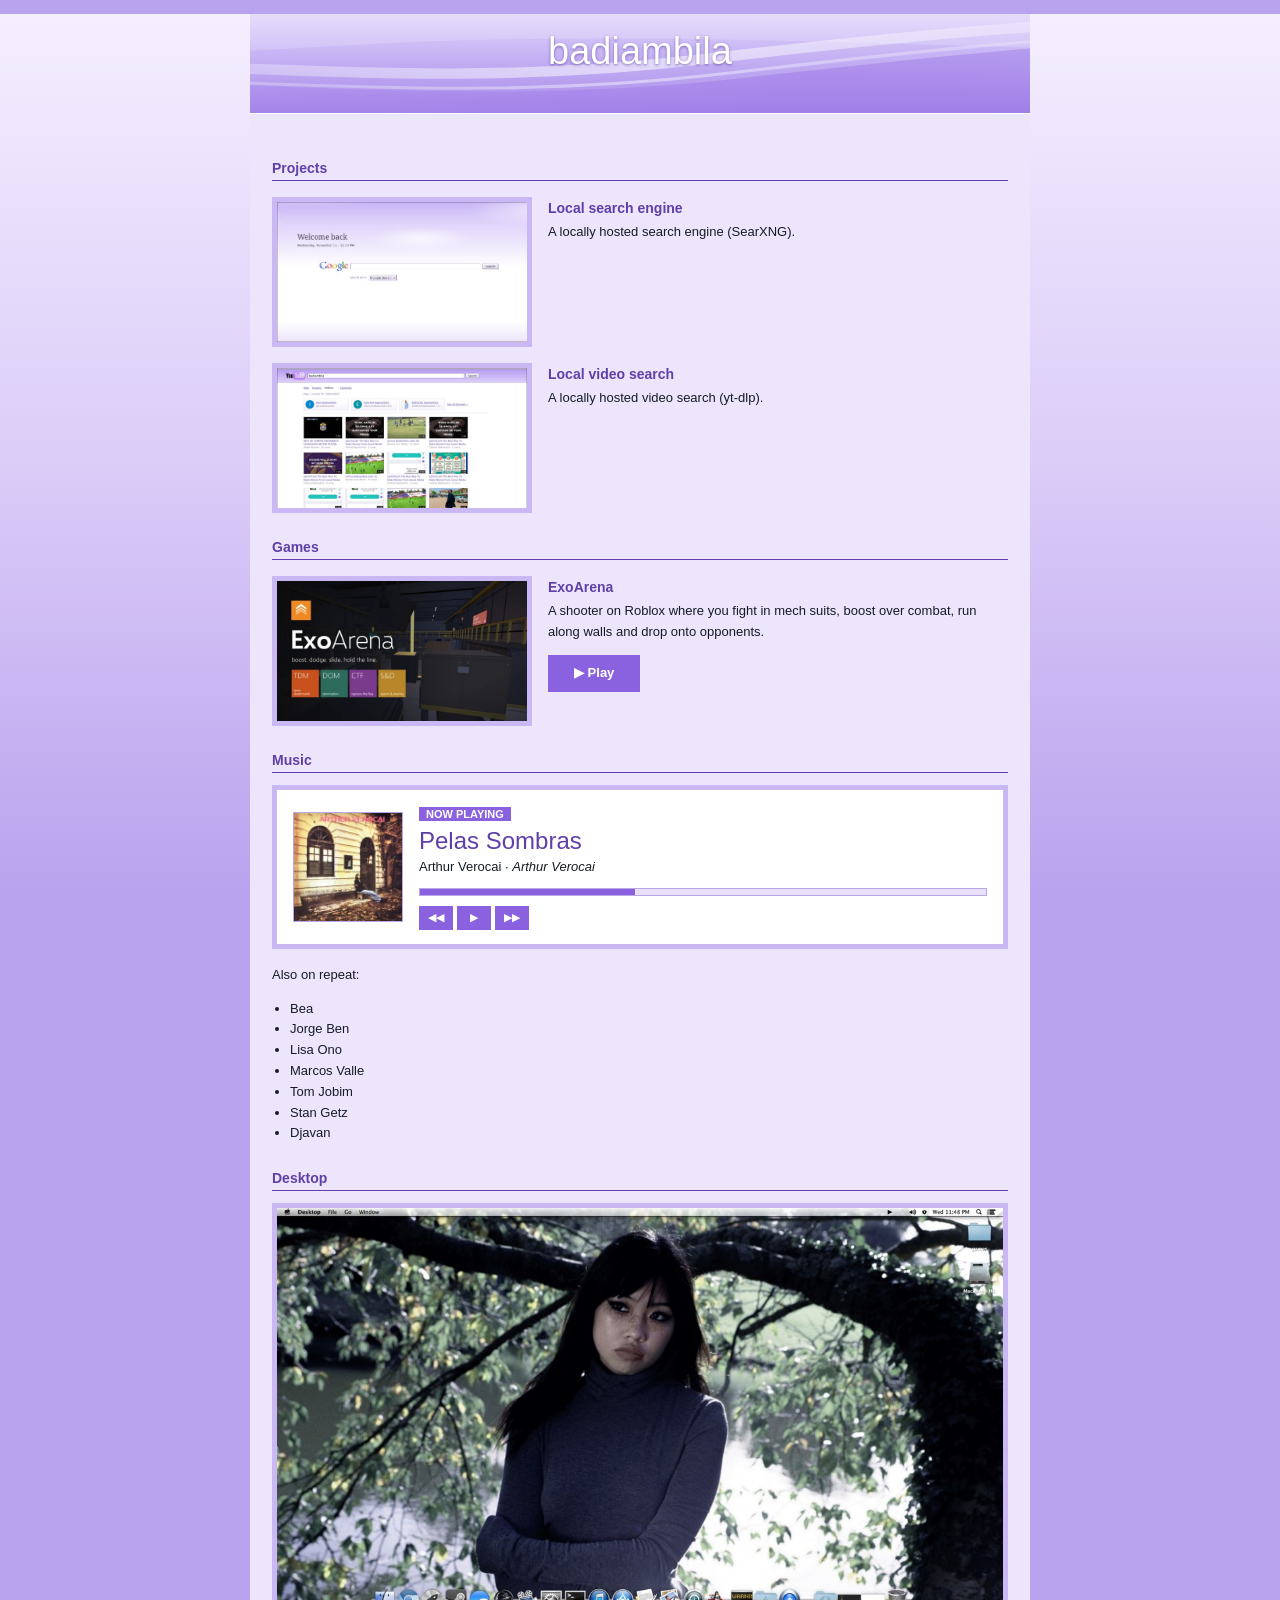
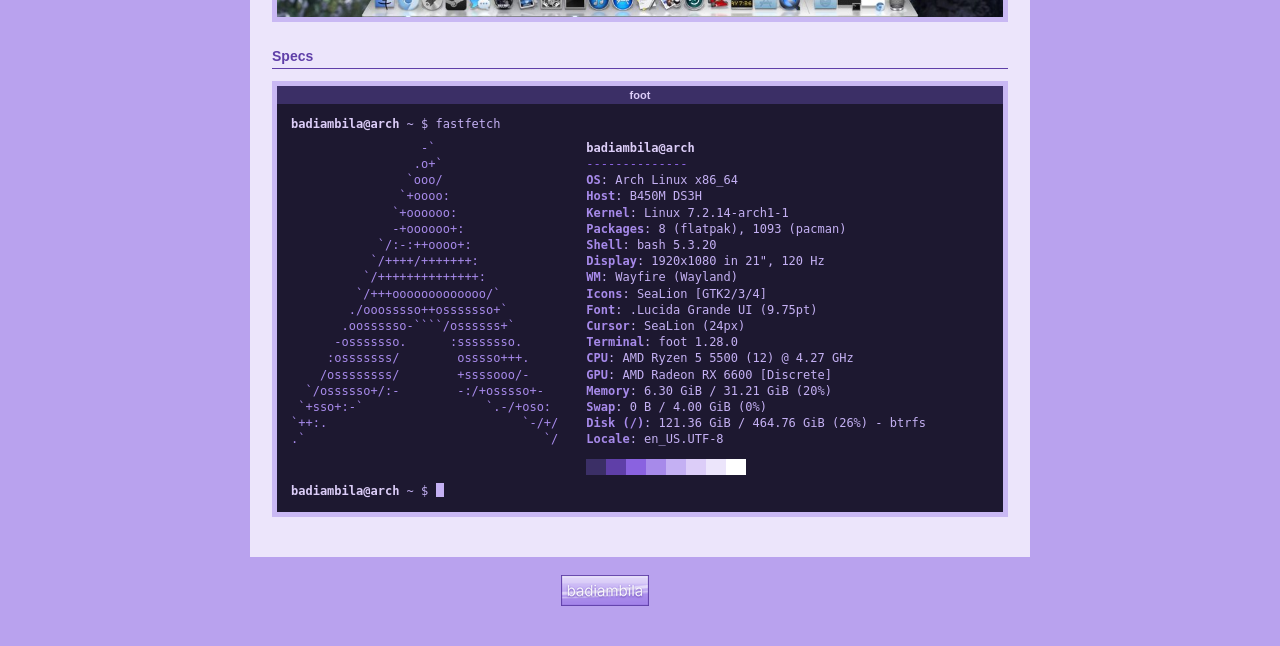
==== commit 54efa2ee: "Rename vita-site(2).html to index.html" ====
--- a/index.html
+++ b/index.html
@@ -1,333 +1,209 @@
-<!doctype html>
+<!DOCTYPE html>
 <html lang="en">
 <head>
 <meta charset="utf-8">
-<meta name="viewport" content="width=device-width, initial-scale=1, viewport-fit=cover">
-<title>ExoArena</title>
-<meta name="claude:viewport-fit-sides" content="cover">
+<meta name="viewport" content="width=device-width, initial-scale=1">
+<title>badiambila</title>
 <style>
-/* Layout: a Windows 8 start screen. Pivot headers, a tile grid, panorama rows, circle-arrow buttons. */
-@font-face{font-family:"Selawik";src:url([data-uri]) format("woff2");font-weight:300}
-@font-face{font-family:"Selawik";src:url([data-uri]) format("woff2");font-weight:400}
-@font-face{font-family:"Selawik";src:url([data-uri]) format("woff2");font-weight:600}
-:root {
-  color-scheme: dark;
-  --bg: #0a0a0b;
-  --fg: #ffffff;
-  --dim: #8a8a8e;
-  --faint: #3a3a3e;
-  --tile: #1d1d20;
-  --orange: #f08a24;
-  --teal: #00aba9;
-  --green: #339933;
-  --crimson: #a20025;
-  --cobalt: #0050ef;
-  --violet: #6a00ff;
-  --font: "Segoe UI", "Selawik", "Segoe WP", "Helvetica Neue", Arial, sans-serif;
-  --light: 300;
-  --semi: 600;
-  --gap: 8px;
-}
-body { background: var(--bg); color: var(--fg); font-family: var(--font); font-size: 15px; line-height: 1.45; overflow-x: hidden; }
-.wrap { max-width: 1180px; margin: 0 auto; padding-left: max(16px, env(safe-area-inset-left, 0px)); padding-right: max(16px, env(safe-area-inset-right, 0px)); }
-a { color: inherit; text-decoration: none; }
-a:focus-visible, button:focus-visible { outline: 2px solid var(--fg); outline-offset: 3px; }
-img { display: block; max-width: 100%; }
-
-/* pivot header */
-body::before { content: ""; position: fixed; inset: 0 0 auto; height: env(safe-area-inset-top, 0px); z-index: 10; background: var(--bg); }
-.pivot { position: sticky; top: env(safe-area-inset-top, 0px); z-index: 5; background: var(--bg); }
-.pivot .wrap { display: flex; align-items: baseline; gap: 26px; padding-block: 14px 10px; overflow-x: auto; scrollbar-width: none; }
-.pivot .wrap::-webkit-scrollbar { display: none; }
-.brand { font-weight: var(--semi); font-size: 13px; letter-spacing: .08em; text-transform: uppercase; white-space: nowrap; }
-.pivot nav { display: flex; gap: 22px; }
-.pivot nav a { font-weight: var(--light); font-size: 26px; color: var(--faint); white-space: nowrap; transition: color .15s; }
-.pivot nav a:hover, .pivot nav a.on { color: var(--fg); }
-
-/* the classic Metro circle arrow */
-.circ { display: inline-grid; place-items: center; width: 38px; height: 38px; border: 2px solid currentColor; border-radius: 50%; flex: none; transition: background .12s, color .12s; }
-.circ svg { width: 18px; height: 18px; }
-a:hover .circ, button:hover .circ { background: var(--fg); color: var(--bg); }
-a:active .circ { transform: scale(.94); }
-
-/* hero */
-.hero { padding-block: 28px 8px; display: grid; grid-template-columns: minmax(0, 1fr) minmax(0, 1.15fr); gap: 40px; align-items: end; }
-.hero h1 { font-weight: var(--light); font-size: clamp(64px, 11vw, 132px); line-height: .9; letter-spacing: -.02em; margin: 0 0 18px -4px; }
-.hero h1 b { font-weight: var(--semi); }
-.hero p { margin: 0 0 22px; max-width: 34ch; font-size: 19px; font-weight: var(--light); color: #d6d6da; }
-.facts { display: flex; gap: 22px; flex-wrap: wrap; margin-bottom: 26px; font-size: 13px; font-weight: var(--semi); letter-spacing: .06em; text-transform: uppercase; color: var(--dim); }
-.facts span b { color: var(--fg); font-weight: var(--semi); }
-.play { display: inline-flex; align-items: center; gap: 14px; font-size: 22px; font-weight: var(--light); }
-.hero-tile { background: var(--orange); padding: 10px; }
-.hero-tile img { width: 100%; height: auto; aspect-ratio: 16 / 9; object-fit: cover; }
-.hero-tile .cap { display: flex; justify-content: space-between; font-size: 13px; font-weight: var(--semi); padding-top: 8px; }
-
-/* section titles: big lowercase, panorama style */
-section { padding-block: 54px 0; scroll-margin-top: 70px; }
-.sh { display: flex; align-items: center; gap: 16px; margin-bottom: 20px; }
-.sh h2 { font-weight: var(--light); font-size: clamp(40px, 6vw, 64px); line-height: 1; margin: 0; letter-spacing: -.01em; }
-.sh .circ { color: var(--dim); }
-.lede { margin: -6px 0 22px; max-width: 56ch; color: #c8c8cc; font-size: 17px; font-weight: var(--light); }
-
-/* start screen tiles */
-.tiles { display: grid; grid-template-columns: repeat(6, minmax(0, 1fr)); gap: var(--gap); }
-.t { position: relative; overflow: hidden; aspect-ratio: 1; background: var(--tile); color: var(--fg); }
-.t.w { grid-column: span 2; aspect-ratio: auto; }
-.t.big { grid-column: span 2; grid-row: span 2; aspect-ratio: auto; }
-.t .lbl { position: absolute; left: 10px; bottom: 8px; font-size: 13px; font-weight: var(--semi); z-index: 2; }
-.t .cnt { position: absolute; right: 10px; bottom: 6px; font-size: 22px; font-weight: var(--light); z-index: 2; }
-.t .glyph { position: absolute; left: 12px; top: 6px; font-size: 56px; font-weight: var(--light); line-height: 1.1; }
-.t .say { position: absolute; left: 12px; right: 12px; top: 12px; font-size: 18px; font-weight: var(--light); line-height: 1.25; }
-.t img { width: 100%; height: 100%; object-fit: cover; }
-/* live tile: the face slides up to show the back, then back down */
-.live { position: absolute; inset: 0; display: flex; flex-direction: column; animation: peek 9s ease-in-out infinite; }
-.live > * { flex: 0 0 100%; position: relative; }
-.live .back { padding: 12px; font-size: 20px; font-weight: var(--light); line-height: 1.25; }
-.t:nth-child(3n) .live { animation-delay: -3s; }
-.t:nth-child(3n+1) .live { animation-delay: -6s; }
-@keyframes peek { 0%, 42% { transform: translateY(0); } 50%, 92% { transform: translateY(-100%); } 100% { transform: translateY(0); } }
-.t:hover { outline: 3px solid rgba(255,255,255,.35); outline-offset: -3px; }
-
-/* maps panorama */
-.pano { display: grid; grid-auto-flow: column; grid-auto-columns: minmax(280px, 1fr); gap: 20px; overflow-x: auto; scroll-snap-type: x mandatory; padding-bottom: 8px; }
-.map { scroll-snap-align: start; min-width: 0; }
-.map img { width: 100%; aspect-ratio: 16 / 10; object-fit: cover; background: var(--tile); }
-.map h3 { font-weight: var(--light); font-size: 30px; margin: 12px 0 4px; }
-.map p { margin: 0; color: #c8c8cc; max-width: 40ch; }
-.map .tag { font-size: 12px; font-weight: var(--semi); letter-spacing: .06em; text-transform: uppercase; color: var(--dim); }
-
-/* classes */
-.classes { display: grid; grid-template-columns: repeat(4, minmax(0, 1fr)); gap: var(--gap); }
-.cls { padding: 12px 14px 14px; min-height: 150px; display: flex; flex-direction: column; justify-content: space-between; }
-.cls h3 { font-weight: var(--light); font-size: 32px; margin: 0; line-height: 1.1; }
-.cls dl { margin: 0; display: grid; grid-template-columns: auto 1fr; gap: 2px 10px; font-size: 13px; }
-.cls dt { font-weight: var(--semi); letter-spacing: .05em; text-transform: uppercase; opacity: .75; }
-.cls dd { margin: 0; }
-.guns { margin-top: var(--gap); background: var(--tile); }
-.guns img { width: 100%; }
-
-/* killstreaks */
-.streaks { display: grid; grid-template-columns: repeat(3, minmax(0, 1fr)); gap: 20px; }
-.ks img { width: 100%; aspect-ratio: 16 / 9; object-fit: cover; background: var(--tile); }
-.ks .row { display: flex; align-items: baseline; gap: 12px; margin: 12px 0 4px; }
-.ks .kills { font-size: 44px; font-weight: var(--light); line-height: 1; color: var(--orange); font-variant-numeric: tabular-nums; }
-.ks h3 { font-weight: var(--light); font-size: 26px; margin: 0; }
-.ks p { margin: 0; color: #c8c8cc; }
-
-/* modes: list with arrows */
-.modes { display: grid; grid-template-columns: repeat(2, minmax(0, 1fr)); gap: var(--gap); }
-.mode { display: flex; align-items: center; justify-content: space-between; gap: 14px; padding: 14px 16px; min-height: 76px; }
-.mode b { display: block; font-weight: var(--light); font-size: 26px; line-height: 1.1; }
-.mode small { font-size: 13px; opacity: .8; }
-
-/* move list */
-.moves { display: grid; grid-template-columns: repeat(4, minmax(0, 1fr)); gap: var(--gap); }
-.mv { background: var(--tile); padding: 12px 14px; min-height: 96px; }
-.mv kbd { font-family: var(--font); font-size: 12px; font-weight: var(--semi); letter-spacing: .06em; border: 1px solid var(--faint); padding: 1px 6px; }
-.mv b { display: block; font-weight: var(--light); font-size: 22px; margin: 8px 0 2px; }
-.mv span { font-size: 13px; color: #b8b8bc; }
-
-footer { padding-block: 70px 40px; }
-footer .wrap { display: flex; justify-content: space-between; align-items: center; gap: 20px; flex-wrap: wrap; color: var(--dim); font-size: 13px; }
-footer a { display: inline-flex; align-items: center; gap: 12px; color: var(--fg); font-size: 18px; font-weight: var(--light); }
-
-.bg-orange { background: var(--orange); } .bg-teal { background: var(--teal); } .bg-green { background: var(--green); }
-.bg-crimson { background: var(--crimson); } .bg-cobalt { background: var(--cobalt); } .bg-violet { background: var(--violet); }
-
-@media (max-width: 900px) {
-  .hero { grid-template-columns: minmax(0, 1fr); gap: 24px; }
-  .tiles { grid-template-columns: repeat(4, minmax(0, 1fr)); }
-  .classes, .moves { grid-template-columns: repeat(2, minmax(0, 1fr)); }
-  .streaks { grid-template-columns: minmax(0, 1fr); }
-}
-@media (max-width: 520px) {
-  .tiles { grid-template-columns: repeat(2, minmax(0, 1fr)); }
-  .modes { grid-template-columns: minmax(0, 1fr); }
-  .pivot nav a { font-size: 22px; }
-}
-@media (prefers-reduced-motion: reduce) {
-  .live { animation: none; }
-  html { scroll-behavior: auto; }
-}
-html { scroll-behavior: smooth; }
+  :root{
+    --sky-top:#f5f0ff; --sky-mid:#dccdf8; --sky-bot:#b9a2ee;
+    --col:#ece5fb; --frame:#c9b8f3; --deep:#5f3fa8; --link:#6e4bc0; --btn:#8a62e0; --btn-hi:#a183ea;
+    --ink:#161c26;
+    --font:Arial,"Helvetica Neue",Helvetica,"Liberation Sans",sans-serif;
+    --light:"Helvetica Neue","Segoe UI Light","Segoe UI",Arial,sans-serif;
+  }
+  *{box-sizing:border-box}
+  html,body{margin:0}html{background:#b9a2ee}
+  body{font:13px/1.6 var(--font);color:var(--ink);min-height:100vh;padding:0 12px 40px;
+       background:linear-gradient(to bottom,var(--sky-top) 0,var(--sky-mid) 50%,var(--sky-bot) 100%) fixed}
+  a{color:var(--link)}
+  .wrap{max-width:780px;margin:0 auto}
+  .banner{margin-top:14px;height:100px;position:relative;background:url("data:image/svg+xml;utf8,%3Csvg%20xmlns%3D%22http%3A//www.w3.org/2000/svg%22%20viewBox%3D%220%200%201600%2096%22%20preserveAspectRatio%3D%22xMidYMid%20slice%22%3E%0A%20%20%3Cdefs%3E%0A%20%20%20%20%3ClinearGradient%20id%3D%22bg%22%20x1%3D%220%22%20y1%3D%220%22%20x2%3D%220%22%20y2%3D%221%22%3E%0A%20%20%20%20%20%20%3Cstop%20offset%3D%220%22%20stop-color%3D%22%23e0d5fa%22/%3E%3Cstop%20offset%3D%22.45%22%20stop-color%3D%22%23c4b0f3%22/%3E%3Cstop%20offset%3D%221%22%20stop-color%3D%22%23a78aea%22/%3E%0A%20%20%20%20%3C/linearGradient%3E%0A%20%20%20%20%3ClinearGradient%20id%3D%22gl%22%20x1%3D%220%22%20y1%3D%220%22%20x2%3D%221%22%20y2%3D%220%22%3E%0A%20%20%20%20%20%20%3Cstop%20offset%3D%220%22%20stop-color%3D%22%23fff%22%20stop-opacity%3D%220%22/%3E%3Cstop%20offset%3D%22.5%22%20stop-color%3D%22%23fff%22%20stop-opacity%3D%22.55%22/%3E%3Cstop%20offset%3D%221%22%20stop-color%3D%22%23fff%22%20stop-opacity%3D%220%22/%3E%0A%20%20%20%20%3C/linearGradient%3E%0A%20%20%20%20%3ClinearGradient%20id%3D%22dk%22%20x1%3D%220%22%20y1%3D%220%22%20x2%3D%221%22%20y2%3D%220%22%3E%0A%20%20%20%20%20%20%3Cstop%20offset%3D%220%22%20stop-color%3D%22%239873e6%22%20stop-opacity%3D%220%22/%3E%3Cstop%20offset%3D%22.6%22%20stop-color%3D%22%239873e6%22%20stop-opacity%3D%22.45%22/%3E%3Cstop%20offset%3D%221%22%20stop-color%3D%22%238a62e0%22%20stop-opacity%3D%22.2%22/%3E%0A%20%20%20%20%3C/linearGradient%3E%0A%20%20%3C/defs%3E%0A%20%20%3Crect%20width%3D%221600%22%20height%3D%2296%22%20fill%3D%22url%28%23bg%29%22/%3E%0A%20%20%3Cpath%20d%3D%22M0%2078%20C%20300%2040%2C%20560%20100%2C%20900%2062%20S%201400%2010%2C%201600%2034%20L1600%2096%20L0%2096%20Z%22%20fill%3D%22url%28%23dk%29%22/%3E%0A%20%20%3Cpath%20d%3D%22M-20%2062%20C%20260%2020%2C%20520%2084%2C%20860%2044%20S%201380%20-6%2C%201620%2018%22%20fill%3D%22none%22%20stroke%3D%22url%28%23gl%29%22%20stroke-width%3D%2210%22%20stroke-linecap%3D%22round%22/%3E%0A%20%20%3Cpath%20d%3D%22M-20%2074%20C%20280%2036%2C%20540%2098%2C%20880%2058%20S%201400%204%2C%201620%2030%22%20fill%3D%22none%22%20stroke%3D%22url%28%23gl%29%22%20stroke-width%3D%223%22%20stroke-linecap%3D%22round%22%20opacity%3D%22.8%22/%3E%0A%20%20%3Cpath%20d%3D%22M0%200%20H1600%20V30%20C%201300%2052%2C%20900%208%2C%20520%2030%20S%20120%2040%2C%200%2022%20Z%22%20fill%3D%22%23fff%22%20opacity%3D%22.16%22/%3E%0A%3C/svg%3E") center/cover no-repeat;border-bottom:1px solid #fff;color:#fff;text-align:center}
+  .banner .logo{position:absolute;left:16px;top:50%;transform:translateY(-50%);width:46px;height:46px;border-radius:50%;background:#fff;display:grid;place-items:center;color:#8a62e0;font:700 19px "Courier New",monospace}
+  .banner h1{margin:0;padding-top:16px;font:300 38px/42px var(--light);text-shadow:0 1px 3px rgba(60,30,130,.55)}
+  .banner p{margin:0;font:300 17px/22px var(--light);text-shadow:0 1px 3px rgba(60,30,130,.55)}
+  nav{display:flex;gap:2px;background:var(--col);padding:10px 14px 0;border-bottom:1px solid var(--deep)}
+  nav a{padding:7px 18px 8px;font-weight:700;text-decoration:none;color:var(--link)}
+  nav a:hover{background:#f6f2ff}
+  nav a.on{background:var(--btn);color:#fff;margin-bottom:-1px}
+  .col{background:var(--col);padding:20px 22px 30px}
+  .box{background:#fff;border:5px solid var(--frame);padding:16px 18px;display:flex;gap:18px;align-items:flex-start;margin-bottom:20px}
+  .pic{flex:none;width:170px;height:126px;background:linear-gradient(135deg,#e3d6fb,#b79bef 60%,#8a62e0);position:relative;overflow:hidden}
+  .pic::before,.pic::after{content:"";position:absolute;border-radius:50%;background:rgba(255,255,255,.35)}
+  .pic::before{width:120px;height:120px;right:-30px;top:-34px}
+  .pic::after{width:70px;height:70px;left:-16px;bottom:-24px}
+  .pic span{position:absolute;left:0;right:0;bottom:12px;text-align:center;color:#fff;font:700 15px var(--font);text-shadow:0 1px 2px rgba(60,30,130,.6)}
+  .box p{margin:0 0 10px}
+  .btn{display:block;text-align:center;background:var(--btn);color:#fff;font-weight:700;text-decoration:none;padding:9px 12px;margin:14px 0 10px}
+  .btn:hover{background:var(--btn-hi)}
+  h2{margin:26px 0 12px;padding-bottom:4px;border-bottom:1px solid var(--deep);font:700 14px var(--font);color:var(--deep)}
+  .item{margin:14px 0 14px 18px}
+  .item b{display:block;color:var(--deep)}
+  .item b::before{content:"";display:inline-block;width:9px;height:9px;background:var(--deep);margin:0 9px 0 -18px}
+  ul.links{margin:8px 0 0 18px;padding:0}
+  footer{text-align:center;margin-top:14px;font-size:11px;color:#4b2f8a}
+  @media (max-width:640px){.box{flex-direction:column}.pic{width:100%}.banner h1{font-size:28px}}
+
+  .np{background:#fff;border:5px solid var(--frame);padding:14px 16px;display:flex;gap:16px;align-items:center;margin:0 0 16px}
+  .np img{flex:none;width:110px;height:110px;display:block;border:1px solid #b9a6e6}
+  .np .meta{flex:1;min-width:0}
+  .np .lbl{font:700 11px var(--font);color:#fff;background:var(--btn);display:inline-block;padding:1px 7px;margin-bottom:6px}
+  .np .tt{font:300 24px/28px var(--light);color:var(--deep);margin:0}
+  .np .ar{margin:2px 0 10px;color:var(--ink)}
+  .np .bar{height:8px;background:#e9e0fa;border:1px solid #b9a6e6}
+  .np .bar i{display:block;height:100%;width:38%;background:var(--btn)}
+  .np .ctl{display:flex;gap:4px;margin-top:10px}
+  .np .ctl span{background:var(--btn);color:#fff;width:34px;height:24px;display:grid;place-items:center;font-size:11px}
+  @media (max-width:640px){.np{flex-direction:column;align-items:flex-start}}
+
+  .job{margin:12px 0}
+  .job .row{display:flex;justify-content:space-between;gap:12px;border-bottom:1px dotted #b9a6e6;padding-bottom:2px}
+  .job .row b{color:var(--deep);font-size:14px}
+  .job .row span{color:#5a4a86;font-style:italic}
+  .job .sub{margin-top:3px}
+  .job ul{margin:6px 0 0;padding:0 0 0 18px;list-style:none}
+  .job li{position:relative;margin:3px 0}
+  .job li::before{content:"";position:absolute;left:-16px;top:6px;width:7px;height:7px;background:var(--deep)}
+  .skills div{margin:6px 0}
+  .skills b{display:inline-block;width:110px;color:var(--deep)}
+  @media (max-width:640px){.job .row{flex-direction:column;gap:0}.skills b{display:block}}
+
+  .proj{display:flex;gap:16px;align-items:flex-start;margin:16px 0}
+  .proj img,.proj .ph{flex:none;width:260px;height:150px;object-fit:cover;object-position:top left;border:5px solid var(--frame);background:#fff;display:block}
+  .proj .ph{display:grid;place-items:center;color:#8a74c0;font-size:11px;background:#f6f2ff}
+  .proj b{display:block;color:var(--deep);font-size:14px;margin-bottom:3px}
+  @media (max-width:640px){.proj{flex-direction:column}.proj img,.proj .ph{width:100%}}
+
+  .btn.play{display:block;width:max-content;margin:12px 0 0;padding:8px 26px}
+
+  .term{border:5px solid var(--frame);background:#1d1830;margin:6px 0 10px}
+  .term .tbar{background:#3b2f66;color:#dccdf8;font:700 11px var(--font);padding:3px 10px;text-align:center}
+  .term .tbody{padding:12px 14px;overflow-x:auto;color:#c4b0f3;font:12px/1.35 "DejaVu Sans Mono","Liberation Mono",Menlo,Consolas,monospace}
+  .term pre{margin:0;font:inherit;white-space:pre}
+  .term .ff{display:flex;gap:28px;margin:8px 0;align-items:flex-start;min-width:max-content}
+  .term .logo2{color:#a78aea}
+  .term .u{color:#dccdf8;font-weight:700}
+  .term .d{color:#8a62e0}
+  .term .k{color:#a78aea;font-weight:700}
+  .term .sw{display:block;margin-top:12px;height:16px}
+  .term .sw i{display:inline-block;width:20px;height:16px}
+  .term .cmd{color:#c4b0f3}
+  .term .cur{display:inline-block;width:8px;height:14px;background:#c4b0f3;vertical-align:-2px}
+
+  img.wide{display:block;width:100%;height:auto;border:5px solid var(--frame);background:#fff;margin:6px 0 10px}
+
+  .btnwrap{display:flex;align-items:center;justify-content:center;gap:10px;margin:18px 0 0;min-height:31px}
+  #copybtn{padding:0;border:0;background:none;cursor:pointer;line-height:0}
+  #copybtn img{display:block}
+  #copied{font-size:11px;color:#3b2f66;min-width:60px}
 </style>
-<style>*,*::before,*::after{box-sizing:border-box}body{margin:0}</style>
 </head>
 <body>
-
-
-<svg width="0" height="0" style="position:absolute" aria-hidden="true">
-  <symbol id="ar" viewBox="0 0 24 24"><path d="M4 12h15M13 6l6 6-6 6" fill="none" stroke="currentColor" stroke-width="2.2" stroke-linecap="square"/></symbol>
-  <symbol id="up" viewBox="0 0 24 24"><path d="M12 20V5M6 11l6-6 6 6" fill="none" stroke="currentColor" stroke-width="2.2" stroke-linecap="square"/></symbol>
-</svg>
-
-<header class="pivot">
-  <div class="wrap">
-    <span class="brand">exoarena</span>
-    <nav aria-label="Sections">
-      <a href="#play" class="on">play</a>
-      <a href="#maps">maps</a>
-      <a href="#classes">classes</a>
-      <a href="#streaks">streaks</a>
-      <a href="#modes">modes</a>
-    </nav>
+<div class="wrap">
+  <header class="banner">
+    <h1>badiambila</h1>
+  </header>
+  <main class="col" id="home">
+    <h2 id="projects">Projects</h2>
+    <div class="proj"><img src="[data-uri]" alt="Local search engine screenshot"><div><b>Local search engine</b>A locally hosted search engine (SearXNG).</div></div>
+    <div class="proj"><img src="[data-uri]" alt="Local video search screenshot"><div><b>Local video search</b>A locally hosted video search (yt-dlp).</div></div>
+    <h2 id="games">Games</h2>
+    <div class="proj">
+      <img src="[data-uri]" alt="ExoArena">
+      <div><b>ExoArena</b>A shooter on Roblox where you fight in mech suits, boost over combat, run along walls and drop onto opponents.
+        <a class="btn play" href="https://www.roblox.com/games/96943030799422/ExoArena" target="_blank" rel="noopener noreferrer">&#9654; Play</a></div>
+    </div>
+    <h2 id="music">Music</h2>
+    <div class="np">
+      <img alt="Arthur Verocai album cover" src="[data-uri]">
+      <div class="meta">
+        <span class="lbl">NOW PLAYING</span>
+        <p class="tt">Pelas Sombras</p>
+        <p class="ar">Arthur Verocai &middot; <i>Arthur Verocai</i></p>
+        <div class="bar"><i></i></div>
+        <div class="ctl"><span>&#9664;&#9664;</span><span>&#9654;</span><span>&#9654;&#9654;</span></div>
+      </div>
+    </div>
+    <p>Also on repeat:</p>
+    <ul class="links">
+      <li>Bea</li><li>Jorge Ben</li><li>Lisa Ono</li><li>Marcos Valle</li><li>Tom Jobim</li><li>Stan Getz</li><li>Djavan</li>
+    </ul>
+  <h2 id="desktop">Desktop</h2>
+    <img class="wide" src="[data-uri]